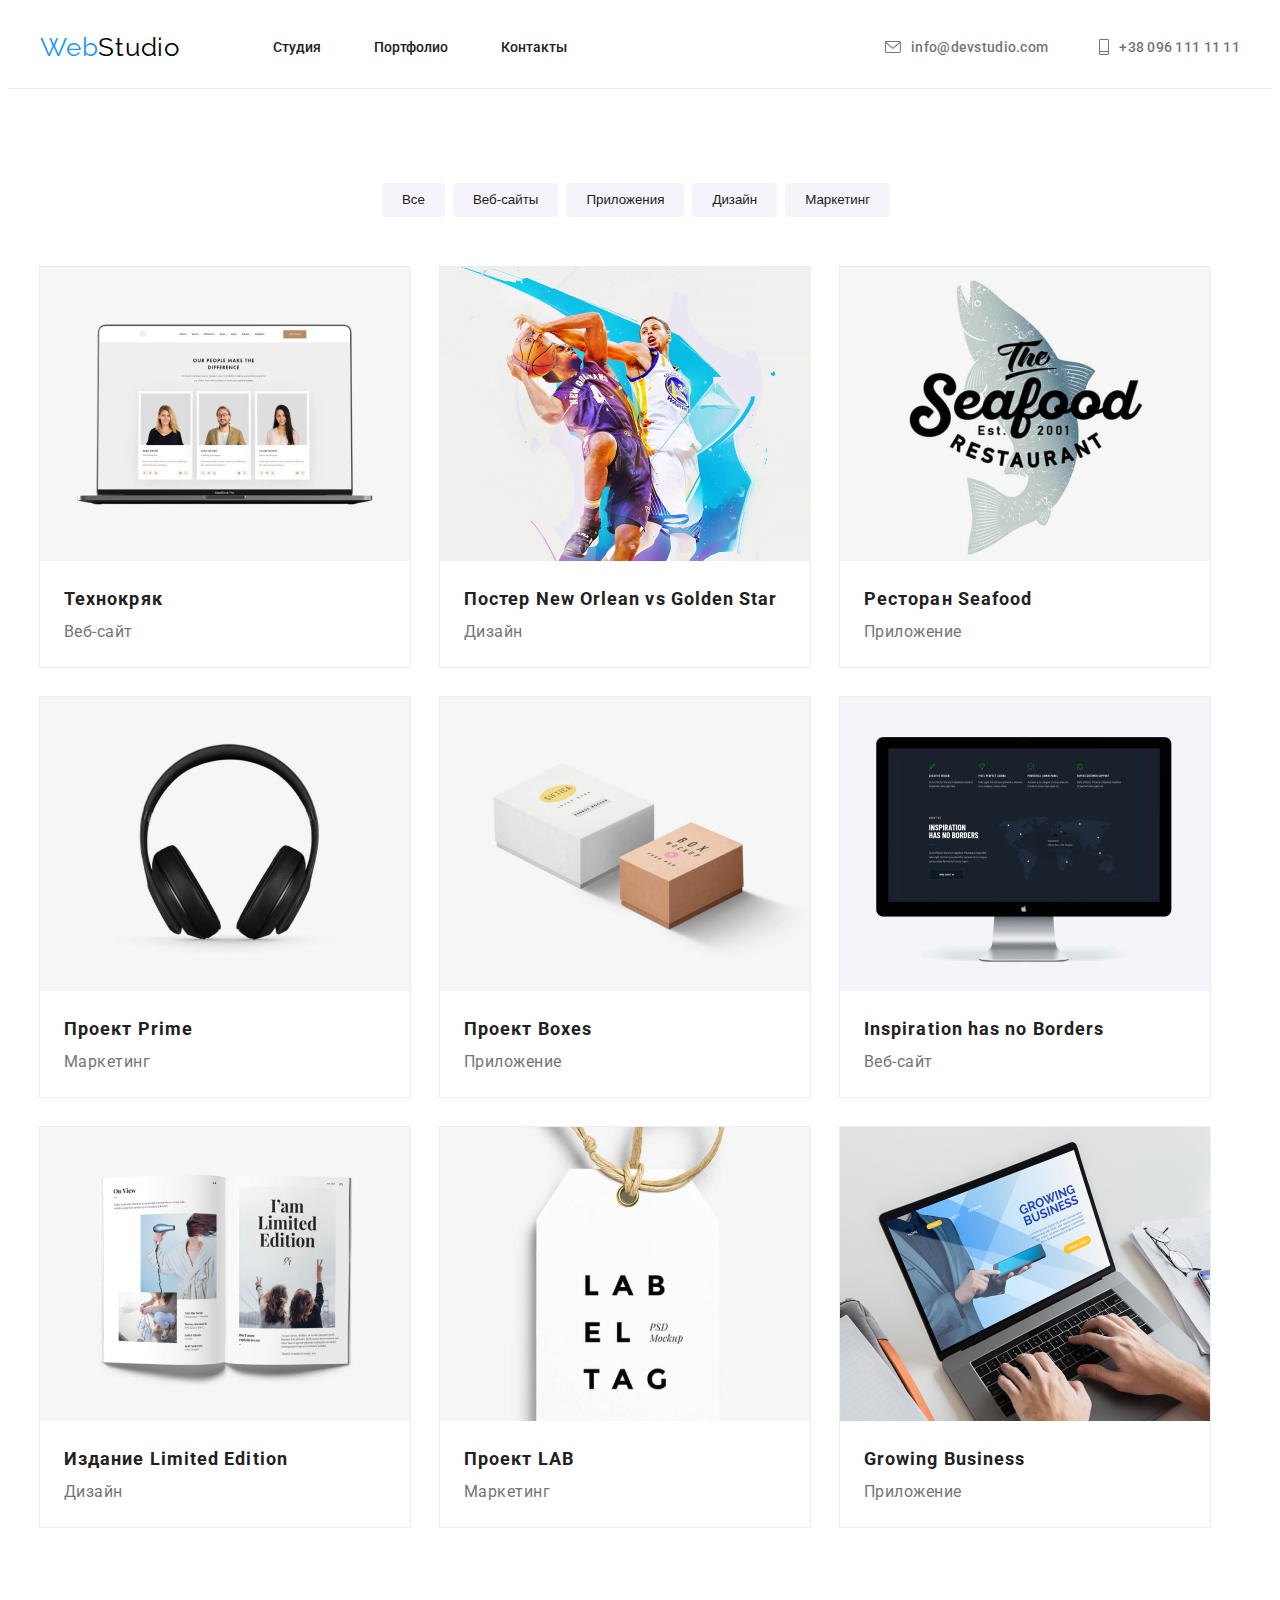
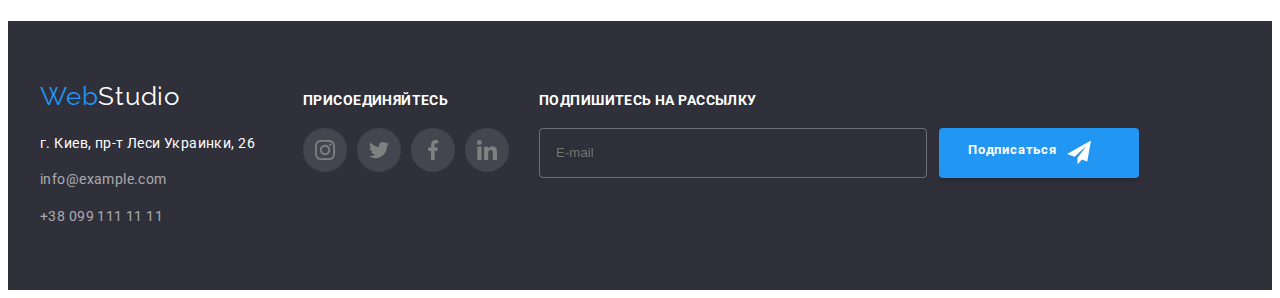
==== portfolio.html @ 047ea19a "ДЗ #6 выполнено" ====
<!DOCTYPE html>
<html lang="ru">
  <head>
    <meta charset="UTF-8" />
    <meta name="viewport" content="width=device-width, initial-scale=1.0" />
    <title>Document</title>
    <link rel="preconnect" href="https://fonts.gstatic.com" />
    <link rel="preconnect" href="https://fonts.gstatic.com" />
    <link
      href="https://fonts.googleapis.com/css2?family=Oleo+Script&family=Raleway:wght@700&family=Roboto:wght@400;500;700;900&display=swap"
      rel="stylesheet"
    />
    <link href="https://cdnjs.com/libraries/modern-normalize/1.0.0" />
    <link
      rel="stylesheet"
      href="https://cdnjs.cloudflare.com/ajax/libs/modern-normalize/1.0.0/modern-normalize.min.css"
      integrity="sha512-ISS7cAi1PEhQ8jnbJpJZMd29NlhNj4AWYyLOSp2CE/CsHxTCu+r+t0D2yoJudVrd0/8fTVPUVDzY5Tvli75u/g=="
      crossorigin="anonymous"
    />
    <link rel="stylesheet" href="./CSS/styles.css" />
  </head>

  <body>
    <!-- Шапка сайта -->

    <header class="header">
      <div class="container">
        <nav class="navigation">
          <a class="logotype-link link" href="./index.html">Web<span class="logotype-accent">Studio</span> </a>
          <!-- <a class="logotype-link link" href="./">
            <svg class="logotype-svg" width="145" height="31">
              <use href="./images/icons/sprite.svg#icon-WebStudio"></use>
            </svg>
          </a> -->

          <ul class="navigation-list list">
            <li class="navigation-list-item"><a href="./index.html" class="navigation-list-link link">Студия</a></li>
            <li class="navigation-list-item">
              <a href="./portfolio.html" class="navigation-list-link link">Портфолио</a>
            </li>
            <li class="navigation-list-item"><a href="#footer" class="navigation-list-link link">Контакты</a></li>
          </ul>
        </nav>

        <ul class="contacts-list list">
          <li class="contacts-list-item">
            <a class="link" href="mailto:info@devstudio.com">
              <svg class="contacts-list-icon" width="16" height="12">
                <use class="link" href="./images/icons/sprite.svg#icon-mail"></use>
              </svg>
              info@devstudio.com
            </a>
          </li>

          <li class="contacts-list-item">
            <a class="link" href="tel:+380961111111">
              <svg class="contacts-list-icon" width="10" height="16">
                <use class="link" href="./images/icons/sprite.svg#icon-tel"></use>
              </svg>
              +38 096 111 11 11</a
            >
          </li>
        </ul>
      </div>
    </header>

    <main>
      <!-- Герой -->

      <section class="section-padding">
        <div class="container">
          <ul class="hero-button-portfolio list">
            <li><button class="link">Все</button></li>
            <li><button class="link">Веб-сайты</button></li>
            <li><button class="link">Приложения</button></li>
            <li><button class="link">Дизайн</button></li>
            <li><button class="link">Маркетинг</button></li>
          </ul>

          <!-- Портфолио -->

          <ul class="portfolio-list list">
            <li class="portfolio-list-item">
              <a class="portfolio-item-link link" href="">
                <div class="portfolio-item-wrap">
                  <img class="portfolio-list-img" src="./images/img(7).jpg" alt="" width="370" height="294" />
                  <div class="portfolio-list-content">
                    <p>
                      Технокряк это современная площадка распространения коронавируса. Компании используют эту платформу
                      для цифрового шпионажа и атак на защищённые сервера конкурентов.
                    </p>
                  </div>
                </div>
                <div class="portfolio-list-container">
                  <h3 class="portfolio-list-name">Технокряк</h3>
                  <p class="portfolio-item-description">Веб-сайт</p>
                </div>
              </a>
            </li>

            <li class="portfolio-list-item">
              <a class="portfolio-item-link link" href="">
                <div class="portfolio-item-wrap">
                  <img class="portfolio-list-img" src="./images/img(8).jpg" alt="" width="370" height="294" />
                  <div class="portfolio-list-content">
                    <p>
                      Технокряк это современная площадка распространения коронавируса. Компании используют эту платформу
                      для цифрового шпионажа и атак на защищённые сервера конкурентов.
                    </p>
                  </div>
                </div>
                <div class="portfolio-list-container">
                  <h3 class="portfolio-list-name">Постер New Orlean vs Golden Star</h3>
                  <p class="portfolio-item-description">Дизайн</p>
                </div>
              </a>
            </li>

            <li class="portfolio-list-item">
              <a class="portfolio-item-link link" href="">
                <div class="portfolio-item-wrap">
                  <img class="portfolio-list-img" src="./images/img(9).jpg" alt="" width="370" height="294" />
                  <div class="portfolio-list-content">
                    <p>
                      Технокряк это современная площадка распространения коронавируса. Компании используют эту платформу
                      для цифрового шпионажа и атак на защищённые сервера конкурентов.
                    </p>
                  </div>
                </div>
                <div class="portfolio-list-container">
                  <h3 class="portfolio-list-name">Ресторан Seafood</h3>
                  <p class="portfolio-item-description">Приложение</p>
                </div>
              </a>
            </li>

            <li class="portfolio-list-item">
              <a class="portfolio-item-link link" href="">
                <div class="portfolio-item-wrap">
                  <img class="portfolio-list-img" src="./images/img(10).jpg" alt="" width="370" height="294" />
                  <div class="portfolio-list-content">
                    <p>
                      Технокряк это современная площадка распространения коронавируса. Компании используют эту платформу
                      для цифрового шпионажа и атак на защищённые сервера конкурентов.
                    </p>
                  </div>
                </div>
                <div class="portfolio-list-container">
                  <h3 class="portfolio-list-name">Проект Prime</h3>
                  <p class="portfolio-item-description">Маркетинг</p>
                </div>
              </a>
            </li>

            <li class="portfolio-list-item">
              <a class="portfolio-item-link link" href="">
                <div class="portfolio-item-wrap">
                  <img class="portfolio-list-img" src="./images/img(11).jpg" alt="" width="370" height="294" />
                  <div class="portfolio-list-content">
                    <p>
                      Технокряк это современная площадка распространения коронавируса. Компании используют эту платформу
                      для цифрового шпионажа и атак на защищённые сервера конкурентов.
                    </p>
                  </div>
                </div>
                <div class="portfolio-list-container">
                  <h3 class="portfolio-list-name">Проект Boxes</h3>
                  <p class="portfolio-item-description">Приложение</p>
                </div>
              </a>
            </li>

            <li class="portfolio-list-item">
              <a class="portfolio-item-link link" href="">
                <div class="portfolio-item-wrap">
                  <img class="portfolio-list-img" src="./images/img(12).jpg" alt="" width="370" height="294" />
                  <div class="portfolio-list-content">
                    <p>
                      Технокряк это современная площадка распространения коронавируса. Компании используют эту платформу
                      для цифрового шпионажа и атак на защищённые сервера конкурентов.
                    </p>
                  </div>
                </div>
                <div class="portfolio-list-container">
                  <h3 class="portfolio-list-name">Inspiration has no Borders</h3>
                  <p class="portfolio-item-description">Веб-сайт</p>
                </div>
              </a>
            </li>

            <li class="portfolio-list-item">
              <a class="portfolio-item-link link" href="">
                <div class="portfolio-item-wrap">
                  <img class="portfolio-list-img" src="./images/img(13).jpg" alt="" width="370" height="294" />
                  <div class="portfolio-list-content">
                    <p>
                      Технокряк это современная площадка распространения коронавируса. Компании используют эту платформу
                      для цифрового шпионажа и атак на защищённые сервера конкурентов.
                    </p>
                  </div>
                </div>
                <div class="portfolio-list-container">
                  <h3 class="portfolio-list-name">Издание Limited Edition</h3>
                  <p class="portfolio-item-description">Дизайн</p>
                </div>
              </a>
            </li>

            <li class="portfolio-list-item">
              <a class="portfolio-item-link link" href="">
                <div class="portfolio-item-wrap">
                  <img class="portfolio-list-img" src="./images/img(14).jpg" alt="" width="370" height="294" />
                  <div class="portfolio-list-content">
                    <p>
                      Технокряк это современная площадка распространения коронавируса. Компании используют эту платформу
                      для цифрового шпионажа и атак на защищённые сервера конкурентов.
                    </p>
                  </div>
                </div>
                <div class="portfolio-list-container">
                  <h3 class="portfolio-list-name">Проект LAB</h3>
                  <p class="portfolio-item-description">Маркетинг</p>
                </div>
              </a>
            </li>

            <li class="portfolio-list-item">
              <a class="portfolio-item-link link" href="">
                <div class="portfolio-item-wrap">
                  <img class="portfolio-list-img" src="./images/img(15).jpg" alt="" width="370" height="294" />
                  <div class="portfolio-list-content">
                    <p>
                      Технокряк это современная площадка распространения коронавируса. Компании используют эту платформу
                      для цифрового шпионажа и атак на защищённые сервера конкурентов.
                    </p>
                  </div>
                </div>
                <div class="portfolio-list-container">
                  <h3 class="portfolio-list-name">Growing Business</h3>
                  <p class="portfolio-item-description">Приложение</p>
                </div>
              </a>
            </li>
          </ul>
        </div>
      </section>
    </main>

    <!-- Футер -->

    <footer class="footer" id="footer">
      <div class="container">
        <section class="footer-address-container">
          <a class="logotype-link link" href="./index.html">Web<span class="logo-footer-accent">Studio</span> </a>
          <address class="footer-address-list">
            <ul class="footer-address-list list">
              <li class="footer-address-item">
                <a class="footer-address link" href="https://goo.gl/maps/FvVBDCfvgTaoDqRA9" target="_blank"
                  >г. Киев, пр-т Леси Украинки, 26</a
                >
              </li>
              <li class="footer-address-item">
                <a class="footer-contacts" href="mailto:info@example.com">info@example.com</a>
                <br />
              </li>
              <li class="footer-address-item">
                <a class="footer-contacts" href="tel:+380991111111">+38 099 111 11 11</a>
              </li>
            </ul>
          </address>
        </section>

        <section class="social-list-footer">
          <h2 class="social-list-footer-title">Присоединяйтесь</h2>
          <ul class="social-list list">
            <li class="social-list-item">
              <a href="" class="social-list-link link">
                <svg class="social-list-icon">
                  <use href="./images/icons/sprite.svg#icon-instagram"></use>
                </svg>
              </a>
            </li>
            <li class="social-list-item">
              <a href="" class="social-list-link link">
                <svg class="social-list-icon">
                  <use href="./images/icons/sprite.svg#icon-twitter"></use>
                </svg>
              </a>
            </li>
            <li class="social-list-item">
              <a href="" class="social-list-link link">
                <svg class="social-list-icon">
                  <use href="./images/icons/sprite.svg#icon-facebook"></use>
                </svg>
              </a>
            </li>
            <li class="social-list-item">
              <a href="" class="social-list-link link">
                <svg class="social-list-icon">
                  <use href="./images/icons/sprite.svg#icon-linkedin"></use>
                </svg>
              </a>
            </li>
          </ul>
        </section>

        <section class="subscribition-form-section">
          <h2 class="social-list-footer-title">Подпишитесь на рассылку</h2>
          <form action="#" class="subscribition-form">
            <input
              type="email"
              name="user-email"
              class="subscribition-form-input"
              autocomplete="off"
              placeholder="E-mail"
              required
            />
            <button class="subscribition-button" data-modal-open type="submit">
              Подписаться
              <svg class="subscribition-form-icon" width="24" height="24">
                <use href="./images/icons/sprite2.svg#icon-send"></use>
              </svg>
            </button>
          </form>
        </section>
      </div>
    </footer>
  </body>
</html>
---- CSS/styles.css ----
html {
  box-sizing: border-box;
}

/* *,
* ::before,
* ::after {
  text-decoration: none;
  list-style: none;
  box-sizing: inherit;
} */

/* *,
* :hover,
* :focus {
  transition: all 250ms;
  --timing-function: cubic-bezier(0.4, 0, 0.2, 1);
} */

:root {
  --title-font: 'Roboto', sans-serif;
  --text-font: 'Roboto', sans-serif;
  --accent-color: rgb(33, 150, 243);
  --timing-function: cubic-bezier(0.4, 0, 0.2, 1);
}

body {
  font-family: var(--text-font);
  color: #212121;
}

h1,
h2,
h3,
h4,
h5,
h6,
p {
  margin: 0;
}

ul,
ol {
  padding: 0;
  margin: 0;
}

img {
  display: block;
}

.link {
  text-decoration: none;
  color: inherit;
}

.list {
  list-style: none;
}

.logotype-svg {
  width: 145px;
  height: 31px;
  margin-right: 93px;
}

.address {
  font-style: normal;
}

.container {
  width: 1200px;
  padding: 0 15px;
  margin: 0 auto;
}

.section-padding {
  padding-top: 94px;
  padding-bottom: 94px;
}

.visually-hidden {
  position: absolute !important;
  clip: rect(1px 1px 1px 1px); /* IE6, IE7 */
  clip: rect(1px, 1px, 1px, 1px);
  padding: 0 !important;
  border: 0 !important;
  height: 1px !important;
  width: 1px !important;
  overflow: hidden;
}

/* ===================== COMPONENTS ===================== */

.img {
  display: block;
  max-width: 100%;
  height: auto;
}

.section-title {
  font-size: 36px;
  line-height: 1.167;
  text-align: center;
  letter-spacing: 0.03em;
  padding-bottom: 50px;
}

.backdrop {
  position: fixed;
  top: 0;
  left: 0;
  width: 100%;
  height: 100%;
  background-color: rgba(0, 0, 0, 0.2);
  opacity: 1;
  visibility: visible;
  pointer-events: auto;
  transition: all 500ms linear;
}

.is-hidden {
  opacity: 0;
  visibility: hidden;
  pointer-events: none;
}

/* .backdrop.is-hidden {
  opacity: 0;
  visibility: hidden;
  pointer-events: none;
  transition: all 500ms linear 500ms;
}
.backdrop.is-hidden .modal {
  transform: translate(-50%, -50%) scale(0);
  transition: all 500ms linear 0ms;
} */

.modal {
  position: absolute;
  top: 50%;
  left: 50%;
  transform: translate(-50%, -50%) scale(1);
  width: 528px;
  height: 581px;
  background-color: #fff;
  transition: all 500ms linear 500ms;
}

/* .modal-form-close-icon {
} */

.close-btn {
  position: absolute;
  top: 8px;
  right: 8px;
  width: 30px;
  height: 30px;
  background-color: #fff;
  border: 1px solid rgba(0, 0, 0, 0.1);
  border-radius: 50%;
  cursor: pointer;
}
.modal-form {
  display: flex;
  flex-direction: column;
  padding: 40px;
}

.modal-form-field {
  font-size: 12px;
  line-height: 1.167;
  letter-spacing: 0.01em;
  color: #757575;
}

.modal-form-field:not(:last-child) {
  margin-bottom: 10px;
}

.modal-form-title {
  font-weight: bold;
  font-size: 20px;
  text-align: center;
  letter-spacing: 0.03em;
  padding-bottom: 12px;
}

.modal-form-input-wrapper {
  position: relative;
  display: block;
  margin-top: 4px;
}

.modal-form-input {
  display: block;
  width: 100%;
  height: 40px;
  font-size: 14px;
  line-height: 1.143;
  letter-spacing: 0.01em;
  border: 1px solid rgba(33, 33, 33, 0.2);
  border-radius: 4px;
  padding-left: 42px;
  transition: border-color 250ms linear;
}

.modal-form-input:focus,
.modal-form-message:focus {
  outline: none;
  border-color: var(--accent-color);
  transition: all 250ms;
  --timing-function: cubic-bezier(0.4, 0, 0.2, 1);
}

.modal-form-icon {
  position: absolute;
  left: 12px;
  top: 50%;
  transform: translateY(-50%);
  display: block;
  transition: background-color 250ms linear;
}

.modal-form-input:focus + .modal-form-icon {
  background-color: var(--accent-color);
}

.modal-form-message {
  display: block;
  width: 100%;
  height: 120px;
  font-size: 12px;
  line-height: 1.167;
  letter-spacing: 0.01em;
  border: 1px solid rgba(33, 33, 33, 0.2);
  border-radius: 4px;
  margin-top: 4px;
  resize: none;
  padding: 12px 16px;
  transition: border-color 250ms linear;
}

.modal-form-message::placeholder {
  color: rgba(117, 117, 117, 0.5);
}

.modal-form-policy-label {
  font-size: 14px;
  line-height: 1.714;
  letter-spacing: 0.03em;
  color: #757575;
  margin-bottom: 30px;
}

.modal-form-policy-label::before {
  display: inline-block;
  content: '';
  width: 16px;
  height: 16px;
  outline: 1px solid #212121;
  margin-right: 8px;
  vertical-align: middle;
}

.modal-form-policy-check:checked + .modal-form-policy-label::before {
  background-color: var(--accent-color);
  border: 4px solid #ffffff;
}

.modal-form-btn {
  min-width: 200px;
  border: none;
  color: #ffffff;
  background: #2196f3;
  box-shadow: 0px 4px 4px rgba(0, 0, 0, 0.15);
  border-radius: 4px;
  cursor: pointer;
  padding: 10px 32px;
  font-weight: bold;
  line-height: 1.875;
  letter-spacing: 0.06em;
  font-family: inherit;
  transition: all 250ms linear;
}

.modal-form-btn:hover,
.modal-form-btn:focus {
  color: #ffffff;
  background-color: var(--accent-color);
  transition: all 250ms;
  --timing-function: cubic-bezier(0.4, 0, 0.2, 1);
}
/* ===================== END COMPONENTS ===================== */

/* ===================== HEADER ===================== */

.header {
  background: #ffffff;
  margin-left: auto;
  margin-right: auto;
  justify-content: space-between;
  padding-top: 24px;
  padding-bottom: 25px;
  border-bottom: 1px solid rgba(236, 236, 236, 1);
}

.header .container {
  display: flex;
  align-items: center;
  justify-content: space-between;
}

.logotype-link {
  font-family: Raleway;
  font-size: 26px;
  line-height: 1.192;
  letter-spacing: 0.03em;
  color: #2196f3;
  margin-right: 93px;
}

.logotype-accent {
  color: black;
}

.navigation {
  display: flex;
  align-items: center;
}

.navigation-list {
  font-size: 14px;
  font-weight: 500;
  line-height: 1.143;
  display: flex;
  position: relative;
}

.navigation-list-item {
  position: relative;
}

.navigation-list-item:not(:last-child) {
  margin-right: 53px;
}

.navigation-list-item {
  position: relative;
}

.navigation-list-item::after {
  content: '';
  display: none;
  width: 100%;
  background-color: #2196f3;
  position: absolute;
  left: 0px;
  bottom: -32px;
  height: 2.75px;
  background: #2196f3;
  border-radius: 2px;
}

.navigation-list-item:hover::after,
.navigation-list-item:focus::after {
  display: block;
  transition: all 250ms;
  --timing-function: cubic-bezier(0.4, 0, 0.2, 1);
}

.navigation .link:hover,
.navigation .link:focus {
  color: rgb(33, 150, 243);
  transition: all 250ms;
  --timing-function: cubic-bezier(0.4, 0, 0.2, 1);
}

.contacts-list {
  font-weight: 500;
  font-size: 14px;
  line-height: 1.143;
  letter-spacing: 0.02em;
  display: flex;
  color: rgba(117, 117, 117, 1);
}

.contacts-list-item .link {
  display: flex;
  align-items: center;
}

.contacts-list-item:not(:last-child) {
  margin-right: 51px;
  margin-left: auto;
}
.contacts-list .link:hover,
.contacts-list .link:focus {
  color: #2196f3;
  transition: all 250ms;
  --timing-function: cubic-bezier(0.4, 0, 0.2, 1);
}

.contacts-list-icon {
  fill: currentColor;
  margin-right: 10px;
}

/* ===================== END HEADER ===================== */

/* ===================== HERO ===================== */

.hero {
  background: #2f303a;
  padding-top: 200px;
  padding-bottom: 200px;
  background-image: linear-gradient(rgba(47, 48, 58, 0.4), rgba(47, 48, 58, 0.4)), url(../images/hero/Img.jpg);
  background-repeat: no-repeat;
  background-size: cover;
}

.hero-main-page {
  max-width: 696px;
  margin: 0 auto;
  text-align: center;
}

.hero-title {
  font-family: Roboto;
  font-style: normal;
  font-weight: 900;
  font-size: 44px;
  line-height: 1.364;
  text-align: center;
  letter-spacing: 0.06em;
  text-transform: uppercase;
  color: #ffffff;
  margin-bottom: 45px;
}

.hero-button-background {
  min-width: 200px;
  border: none;
  color: #ffffff;
  background: #2196f3;
  box-shadow: 0px 4px 4px rgba(0, 0, 0, 0.15);
  border-radius: 4px;
  cursor: pointer;
  padding: 10px 32px;
  font-weight: bold;
  line-height: 1.875;
  letter-spacing: 0.06em;
  font-family: inherit;
  transition: all 250ms linear;
}

/* ===================== END HERO ===================== */

/* =====================  ADVANTAGES ===================== */

.advantages {
  padding-top: 94px;
}

.advantages-list {
  display: flex;
  flex-wrap: wrap;
  margin-left: -30px;
  margin-top: -30px;
}

.advantages-list-item {
  margin-left: 30px;
  margin-top: 30px;
  flex-basis: calc(100% / 4 - 30px);
}

.advantages-list-item::before {
  content: '';
  display: block;
  width: 100%;
  height: 120px;
  background-image: url(../images/icons/for-sprite/Group.svg);
  background-repeat: no-repeat;
  background-position: center;
  background-color: #f5f4fa;
  margin-bottom: 30px;
  border-radius: 4px;
}

.advantages-list-item:nth-child(2):before {
  background-image: url(../images/icons/for-sprite/clock.svg);
}

.advantages-list-item:nth-child(3):before {
  background-image: url(../images/icons/for-sprite/diagram.svg);
}

.advantages-list-item:nth-child(4):before {
  background-image: url(../images/icons/for-sprite/astronaut.svg);
}

.advantages-list-name {
  font-size: 14px;
  letter-spacing: 0.03em;
  text-transform: uppercase;
  display: flex;
}

.advantages-list-name:not(:last-child) {
  margin-bottom: 20px;
}

.advantages-list:not(:last-child) {
  padding-right: 30px;
}

.advantages-item-description {
  font-size: 14px;
  line-height: 1.714;
  letter-spacing: 0.03em;
  color: #757575;
}

/* ===================== END ADVANTAGES ===================== */

/* ===================== WHAT WE ARE DOING ===================== */

.what-are-we-doing-list {
  display: flex;
}

.what-are-we-doing-item {
  position: relative;
}

.what-are-we-doing-item:not(:last-child) {
  margin-right: 30px;
}
.what-we-are-doing-description {
  font-size: 14px;
  font-weight: bold;
  line-height: 16px;
  /* letter-spacing: 0.03em; */
  text-transform: uppercase;
  display: flex;
  text-align: center;
  padding: 27px 85px;
  width: 100%;
  background: rgba(47, 48, 58, 0.8);
  color: #ffffff;
  position: absolute;
  bottom: 0%;
  left: 0;
}

/* ===================== END WHAT WE ARE DOING ===================== */

/* ===================== OUR TEAM ===================== */

.our-team {
  background-color: #f5f4fa;
}

.our-team-list {
  display: flex;
  margin: -15px;
}

.our-team-list-item {
  margin: 15px;
  background-color: white;
  box-shadow: 0px 1px 3px rgba(0, 0, 0, 0.12), 0px 1px 1px rgba(0, 0, 0, 0.14), 0px 2px 1px rgba(0, 0, 0, 0.2);
  border-radius: 0px 0px 4px 4px;
}

/* .our-team-list-img {
  margin-bottom: 30px;
} */

.our-team-list-name {
  font-size: 16px;
  line-height: 1.188;
  letter-spacing: 0.03em;
  margin-bottom: 10px;
}

.our-team-list-description {
  font-size: 16px;
  line-height: 1.188;
  text-align: center;
  letter-spacing: 0.03em;
  color: #757575;
  margin-bottom: 30px;
}

.social-list {
  display: flex;
}

.social-list-link {
  display: flex;
  justify-content: center;
  align-items: center;
  width: 44px;
  height: 44px;
  background-color: rgba(255, 255, 255, 0.1);
  border-radius: 50%;
}

.social-list-link:hover,
.social-list-link:focus {
  background-color: #2196f3;
  transition: all 250ms;
  --timing-function: cubic-bezier(0.4, 0, 0.2, 1);
}

.social-list-link:hover .social-list-icon,
.social-list-link:focus .social-list-icon {
  fill: white;
  transition: all 250ms;
  --timing-function: cubic-bezier(0.4, 0, 0.2, 1);
}

.social-list-item:not(:last-child) {
  margin-right: 10px;
}

.social-list-icon {
  width: 20px;
  height: 20px;
  fill: grey;
}

.our-team-content-wrapper {
  padding-top: 30px;
  padding-left: 32px;
  padding-right: 32px;
  padding-bottom: 30px;
  text-align: center;
}

/* ===================== END OUR TEAM ===================== */

/* ===================== REGULAR CUSTOMERS ===================== */

.regular-customers-list {
  display: flex;
  /* margin-left: 30px;
  margin-top: 30px; */
}

.regular-customers-link {
  display: flex;
  justify-content: center;
  align-items: center;
  width: 44px;
  height: 44px;
  border-radius: 50%;
  border: 1px solid rgba(175, 177, 184, 1);
}

.regular-customers-item {
  flex-basis: calc(100% / 6);
  /* border: 1px solid rgba(175, 177, 184, 1);
  border-radius: 4px;
  cursor: pointer;
  padding: 10px 32px;
  display: flex;
  justify-content: center;
  align-items: center;
  color: rgba(175, 177, 184, 1); */
}

.regular-customers-item:not(:first-child) {
  margin-left: 30px;
}

.regular-customers-list-link.link {
  border: 1px solid rgba(175, 177, 184, 1);
  border-radius: 4px;
  cursor: pointer;
  /* padding: 10px 32px; */
  height: 90px;
  display: flex;
  justify-content: center;
  align-items: center;
  color: rgba(175, 177, 184, 1);
}

.regular-customers-list-link:hover,
.regular-customers-list-link:focus {
  border-color: #2196f3;
  transition: all 250ms;
  --timing-function: cubic-bezier(0.4, 0, 0.2, 1);
}

.regular-customers-list-link:hover .regular-customers-icon,
.regular-customers-list-link:focus .regular-customers-icon {
  fill: #2196f3;
  transition: all 250ms;
  --timing-function: cubic-bezier(0.4, 0, 0.2, 1);
}

.regular-customers-icon {
  fill: grey;
}

.regular-customers-list-item::before {
  content: '';
  display: block;
  width: 100%;
  height: 120px;
  background-repeat: no-repeat;
  background-position: center;
  background-color: #f5f4fa;
  margin-bottom: 30px;
}

.regular-customers-list-name {
  font-size: 14px;
  letter-spacing: 0.03em;
  text-transform: uppercase;
  display: flex;
}

.regular-customers-list-name:not(:last-child) {
  margin-bottom: 20px;
}

.regular-customers-list-item {
  padding-right: 30px;
}

.regular-customers-item-description {
  font-size: 14px;
  line-height: 1.714;
  letter-spacing: 0.03em;
  color: #757575;
}
/* ===================== END REGULAR CUSTOMERS ===================== */

/* ===================== FOOTER ===================== */

.footer {
  background: #2f303a;
  padding-top: 60px;
  padding-bottom: 60px;
  display: flex;
  align-items: center;
}

.footer .container {
  display: flex;
  align-items: baseline;
}

.footer-address-container {
  /* width: 270px; */
  width: calc((50%-45px) / 2);
  margin-right: 30px;
}

.logo-footer-accent {
  color: #ffffff;
}
.footer-address-item {
  font-family: Roboto;
  font-style: normal;
  font-weight: normal;
  font-size: 14px;
  line-height: 1.714;
  letter-spacing: 0.03em;
  color: #ffffff;
  text-decoration: none;
}

.footer-address-item:not(:last-child) {
  margin-bottom: 9px;
}

.footer-address-list {
  margin-top: 20px;
}

.footer-address {
  text-decoration: none;
}

.footer-contacts {
  font-style: normal;
  font-size: 14px;
  line-height: 2;
  letter-spacing: 0.03em;
  color: rgba(255, 255, 255, 0.6);
  text-decoration: none;
}

.social-list-footer {
  /* display: flex;
  justify-content: center; */
  width: calc((50%-45px) / 2);
  margin-right: 30px;
}

.social-list-footer-title {
  font-size: 14px;
  line-height: 1.143;
  letter-spacing: 0.03em;
  text-transform: uppercase;
  color: #ffffff;
  padding-bottom: 20px;
}

.footer-contact-form-message {
  display: block;
  width: 100%;
  height: 50px;
  font-size: 16px;
  line-height: 1.25;
  letter-spacing: 0.03em;
  color: rgba(255, 255, 255, 0.6);
  border: 1px solid rgba(33, 33, 33, 0.2);
  border-radius: 4px;
  margin-top: 4px;
  resize: none;
  padding: 12px 16px;
  background-color: none;
  transition: border-color 250ms linear;
  border: 1px solid rgba(255, 255, 255, 0.3);
  box-sizing: border-box;
  filter: drop-shadow(0px 4px 4px rgba(0, 0, 0, 0.15));
  border-radius: 4px;
}

.subscribition-form {
  display: flex;
}

.subscribition-form-section {
  width: 270px;
  width: 50%;
}

.subscribition-form-input {
  width: 100%;
  height: 50px;
  border: 1px solid rgba(255, 255, 255, 0.3);
  box-sizing: border-box;
  filter: drop-shadow(0px 4px 4px rgba(0, 0, 0, 0.15));
  border-radius: 4px;
  background: transparent;
  padding-left: 16px;
  color: #ffffff;
}

.subscribition-form-message::placeholder {
  font-weight: normal;
  font-size: 16px;
  line-height: 1.25;
  display: flex;
  align-items: center;
  letter-spacing: 0.03em;
  color: rgba(255, 255, 255, 0.6);
}

.subscribition-button {
  display: inline-flex;
  min-width: 200px;
  border: none;
  color: #ffffff;
  background: #2196f3;
  box-shadow: 0px 4px 4px rgba(0, 0, 0, 0.15);
  border-radius: 4px;
  cursor: pointer;
  padding-left: 29px;
  padding-top: 10px;
  padding-bottom: 10px;
  font-weight: bold;
  line-height: 1.875;
  letter-spacing: 0.06em;
  font-family: inherit;
  transition: all 250ms linear;
  margin-left: 12px;
  fill: white;
}

.subscribition-form-icon {
  margin-left: 10px;
  transform: translateY(10%);
}

/* =====================END FOOTER ===================== */

/* ===================== PORTFOLIO ===================== */

.hero-button-portfolio {
  display: flex;
  justify-content: center;
  margin-bottom: 50px;
}

.portfolio-list {
  display: flex;
  margin: -15px;
  flex-wrap: wrap;
}

.portfolio-list-item {
  margin: 14px;
  background: #ffffff;
  border: 1px solid #eeeeee;
  box-sizing: border-box;
}

.portfolio-list-item:hover,
.portfolio-list-item:focus {
  box-shadow: 0px 1px 1px rgba(0, 0, 0, 0.12), 0px 4px 4px rgba(0, 0, 0, 0.06), 1px 4px 6px rgba(0, 0, 0, 0.16);
  transition: all 250ms;
  --timing-function: cubic-bezier(0.4, 0, 0.2, 1);
}

.portfolio-item-wrap {
  position: relative;
  overflow: hidden;
}

/* .portfolio-list-img {
  margin-bottom: 30px;
} */

.portfolio-list-content {
  position: absolute;
  top: 0px;
  left: 0px;
  right: 0px;
  bottom: 0px;
  background-color: rgba(33, 150, 243, 0.9);
  padding: 63px 24px;
  font-weight: 400;
  font-size: 18px;
  line-height: 1.556;
  letter-spacing: 0.03em;
  color: rgba(255, 255, 255, 1);
  opacity: 0;
  transform: translateY(100%);
}

.portfolio-item-link:hover .portfolio-list-content,
.portfolio-item-link:focus .portfolio-list-content {
  opacity: 1;
  transform: translateY(0%);
  transition: all 250ms;
  --timing-function: cubic-bezier(0.4, 0, 0.2, 1);
}

.portfolio-list-container {
  padding: 20px 24px 20px 24px;
}

.portfolio-list-name {
  font-size: 18px;
  line-height: 2;
  letter-spacing: 0.06em;
  color: #212121;
}

.portfolio-item-description {
  font-size: 16px;
  line-height: 1.875;
  letter-spacing: 0.03em;
  color: #757575;
}

.hero-button-portfolio .link {
  /* min-width: 128px;
  height: 38px; */
  background: #f5f4fa;
  /* background: #2196f3; */
  border-radius: 4px;
  cursor: pointer;
  margin-right: 8px;
  border: none;
  padding: 6px 20px;
  line-height: 1.62;
  font-weight: 500;
}

.hero-button-portfolio .link:hover,
.hero-button-portfolio .link:focus {
  background-color: var(--accent-color);
  box-shadow: 0px 4px 4px rgba(0, 0, 0, 0.15);
  color: #ffffff;
  transition: all 250ms;
  --timing-function: cubic-bezier(0.4, 0, 0.2, 1);
}
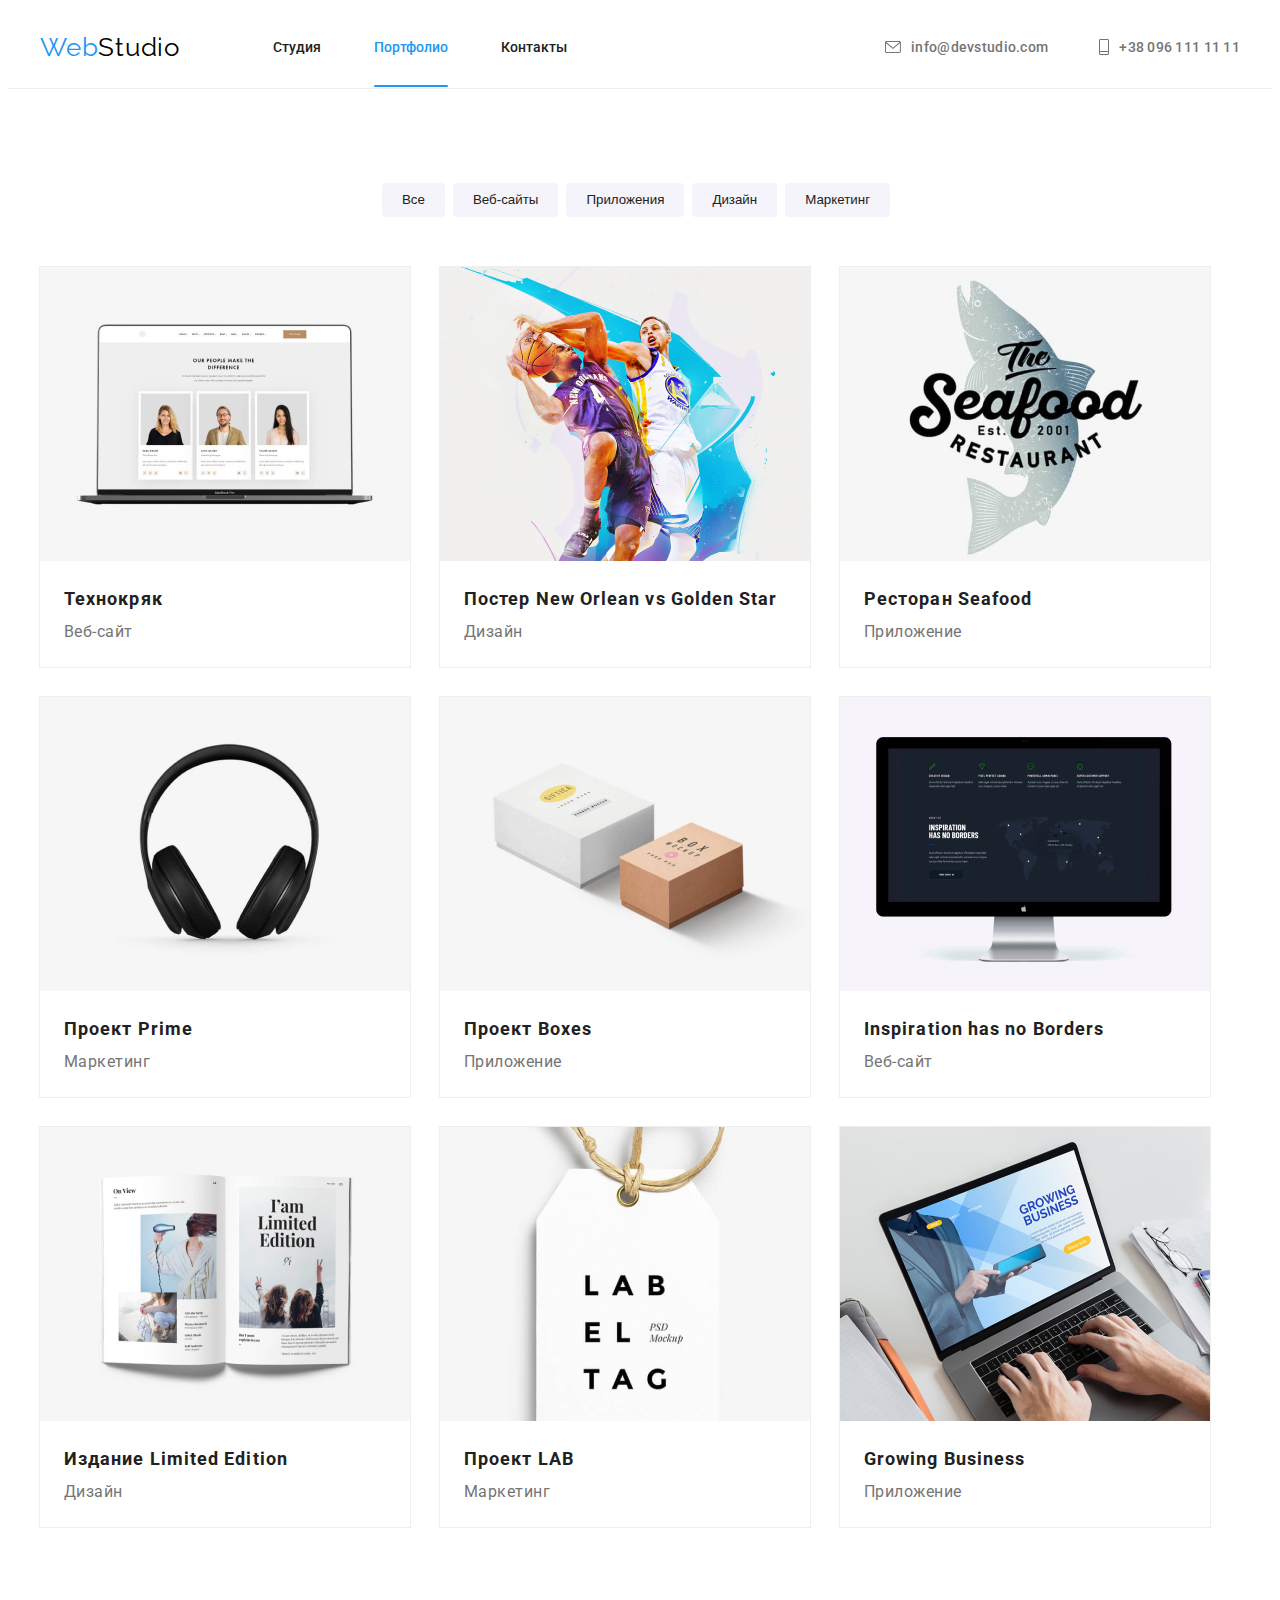
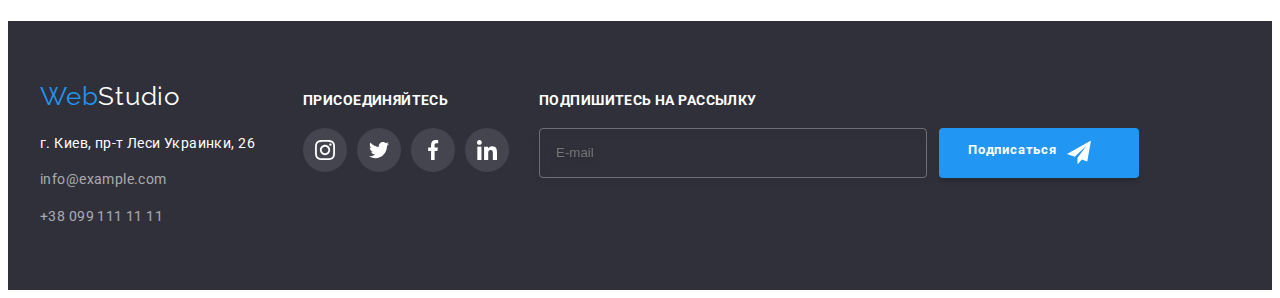
==== commit c1a95105: "ДЗ #6 внесены финальные правки" ====
--- a/portfolio.html
+++ b/portfolio.html
@@ -36,7 +36,7 @@
           <ul class="navigation-list list">
             <li class="navigation-list-item"><a href="./index.html" class="navigation-list-link link">Студия</a></li>
             <li class="navigation-list-item">
-              <a href="./portfolio.html" class="navigation-list-link link">Портфолио</a>
+              <a href="./portfolio.html" class="navigation-list-link currentLink link">Портфолио</a>
             </li>
             <li class="navigation-list-item"><a href="#footer" class="navigation-list-link link">Контакты</a></li>
           </ul>
--- a/CSS/styles.css
+++ b/CSS/styles.css
@@ -147,8 +147,9 @@
   transition: all 500ms linear 500ms;
 }
 
-/* .modal-form-close-icon {
-} */
+.modal-form-close-icon {
+  fill: black;
+}
 
 .close-btn {
   position: absolute;
@@ -161,9 +162,27 @@
   border-radius: 50%;
   cursor: pointer;
 }
+
+.close-btn:hover .modal-form-close-icon,
+.close-btn:focus .modal-form-close-icon {
+  fill: var(--accent-color);
+  outline: none;
+  /* border-color: var(--accent-color); */
+  transition: all 250ms;
+  --timing-function: cubic-bezier(0.4, 0, 0.2, 1);
+}
+
+.modal-form-close-icon:hover,
+.modal-form-close-icon:focus {
+  outline: none;
+  border-color: var(--accent-color);
+  transition: all 250ms;
+  --timing-function: cubic-bezier(0.4, 0, 0.2, 1);
+}
+
 .modal-form {
-  display: flex;
-  flex-direction: column;
+  /* display: flex;
+  flex-direction: column; */
   padding: 40px;
 }
 
@@ -172,6 +191,7 @@
   line-height: 1.167;
   letter-spacing: 0.01em;
   color: #757575;
+  cursor: pointer;
 }
 
 .modal-form-field:not(:last-child) {
@@ -184,12 +204,14 @@
   text-align: center;
   letter-spacing: 0.03em;
   padding-bottom: 12px;
+  display: inline-block;
 }
 
 .modal-form-input-wrapper {
   position: relative;
   display: block;
   margin-top: 4px;
+  margin-bottom: 8px;
 }
 
 .modal-form-input {
@@ -203,6 +225,7 @@
   border-radius: 4px;
   padding-left: 42px;
   transition: border-color 250ms linear;
+  cursor: pointer;
 }
 
 .modal-form-input:focus,
@@ -223,7 +246,7 @@
 }
 
 .modal-form-input:focus + .modal-form-icon {
-  background-color: var(--accent-color);
+  fill: var(--accent-color);
 }
 
 .modal-form-message {
@@ -250,26 +273,34 @@
   line-height: 1.714;
   letter-spacing: 0.03em;
   color: #757575;
-  margin-bottom: 30px;
+  margin-top: 30px;
+  display: inline-block;
 }
 
 .modal-form-policy-label::before {
   display: inline-block;
   content: '';
   width: 16px;
-  height: 16px;
+  height: 15px;
   outline: 1px solid #212121;
   margin-right: 8px;
   vertical-align: middle;
+  border-radius: 2px;
 }
 
 .modal-form-policy-check:checked + .modal-form-policy-label::before {
+  outline: 0px solid var(--accent-color);
   background-color: var(--accent-color);
-  border: 4px solid #ffffff;
+  background-image: url(../images/checked.svg);
+  background-repeat: no-repeat;
+  background-position: center;
+  border-radius: 2px;
 }
 
 .modal-form-btn {
   min-width: 200px;
+  margin: 30px auto 0;
+  display: block;
   border: none;
   color: #ffffff;
   background: #2196f3;
@@ -345,13 +376,13 @@
   margin-right: 53px;
 }
 
-.navigation-list-item {
+.navigation-list-link {
   position: relative;
 }
 
-.navigation-list-item::after {
+.currentLink::after {
   content: '';
-  display: none;
+  display: block;
   width: 100%;
   background-color: #2196f3;
   position: absolute;
@@ -367,6 +398,10 @@
   display: block;
   transition: all 250ms;
   --timing-function: cubic-bezier(0.4, 0, 0.2, 1);
+}
+
+.currentLink {
+  color: #2196f3;
 }
 
 .navigation .link:hover,
@@ -629,7 +664,7 @@
 .social-list-icon {
   width: 20px;
   height: 20px;
-  fill: grey;
+  fill: white;
 }
 
 .our-team-content-wrapper {
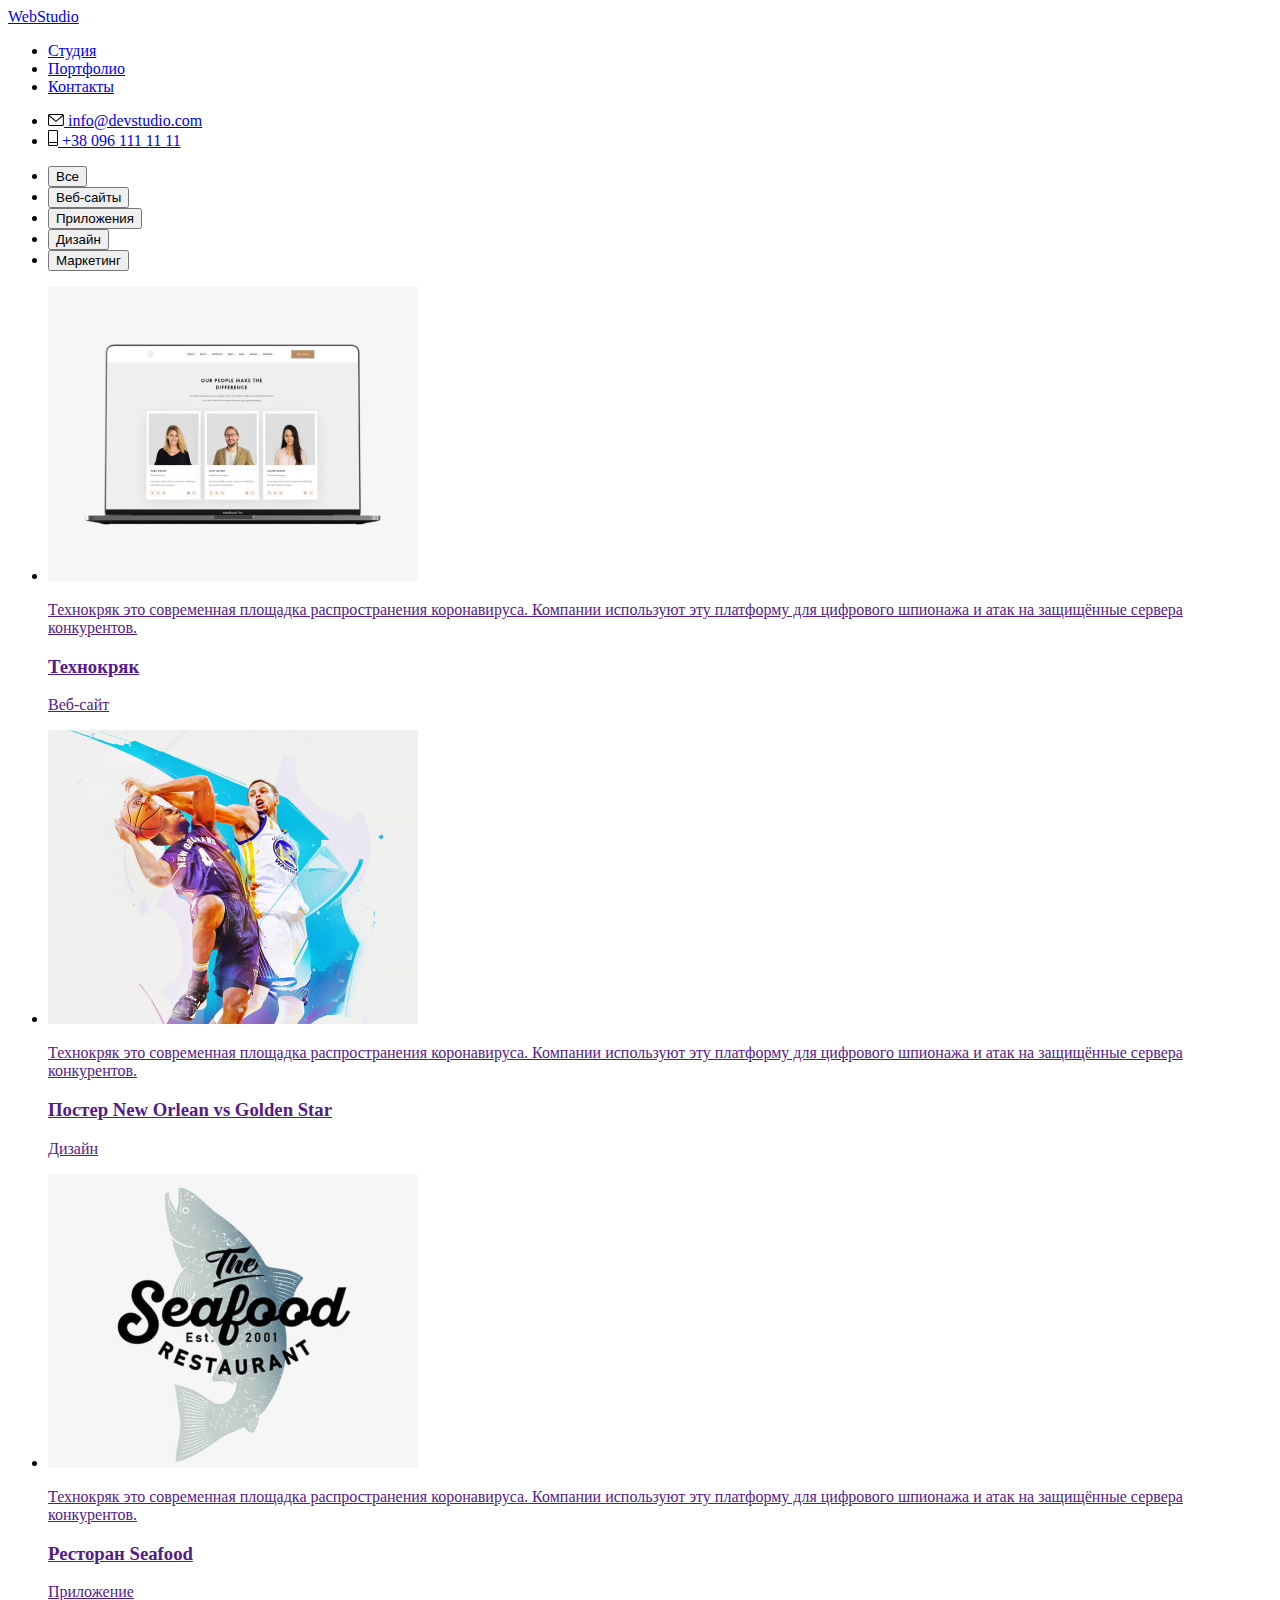
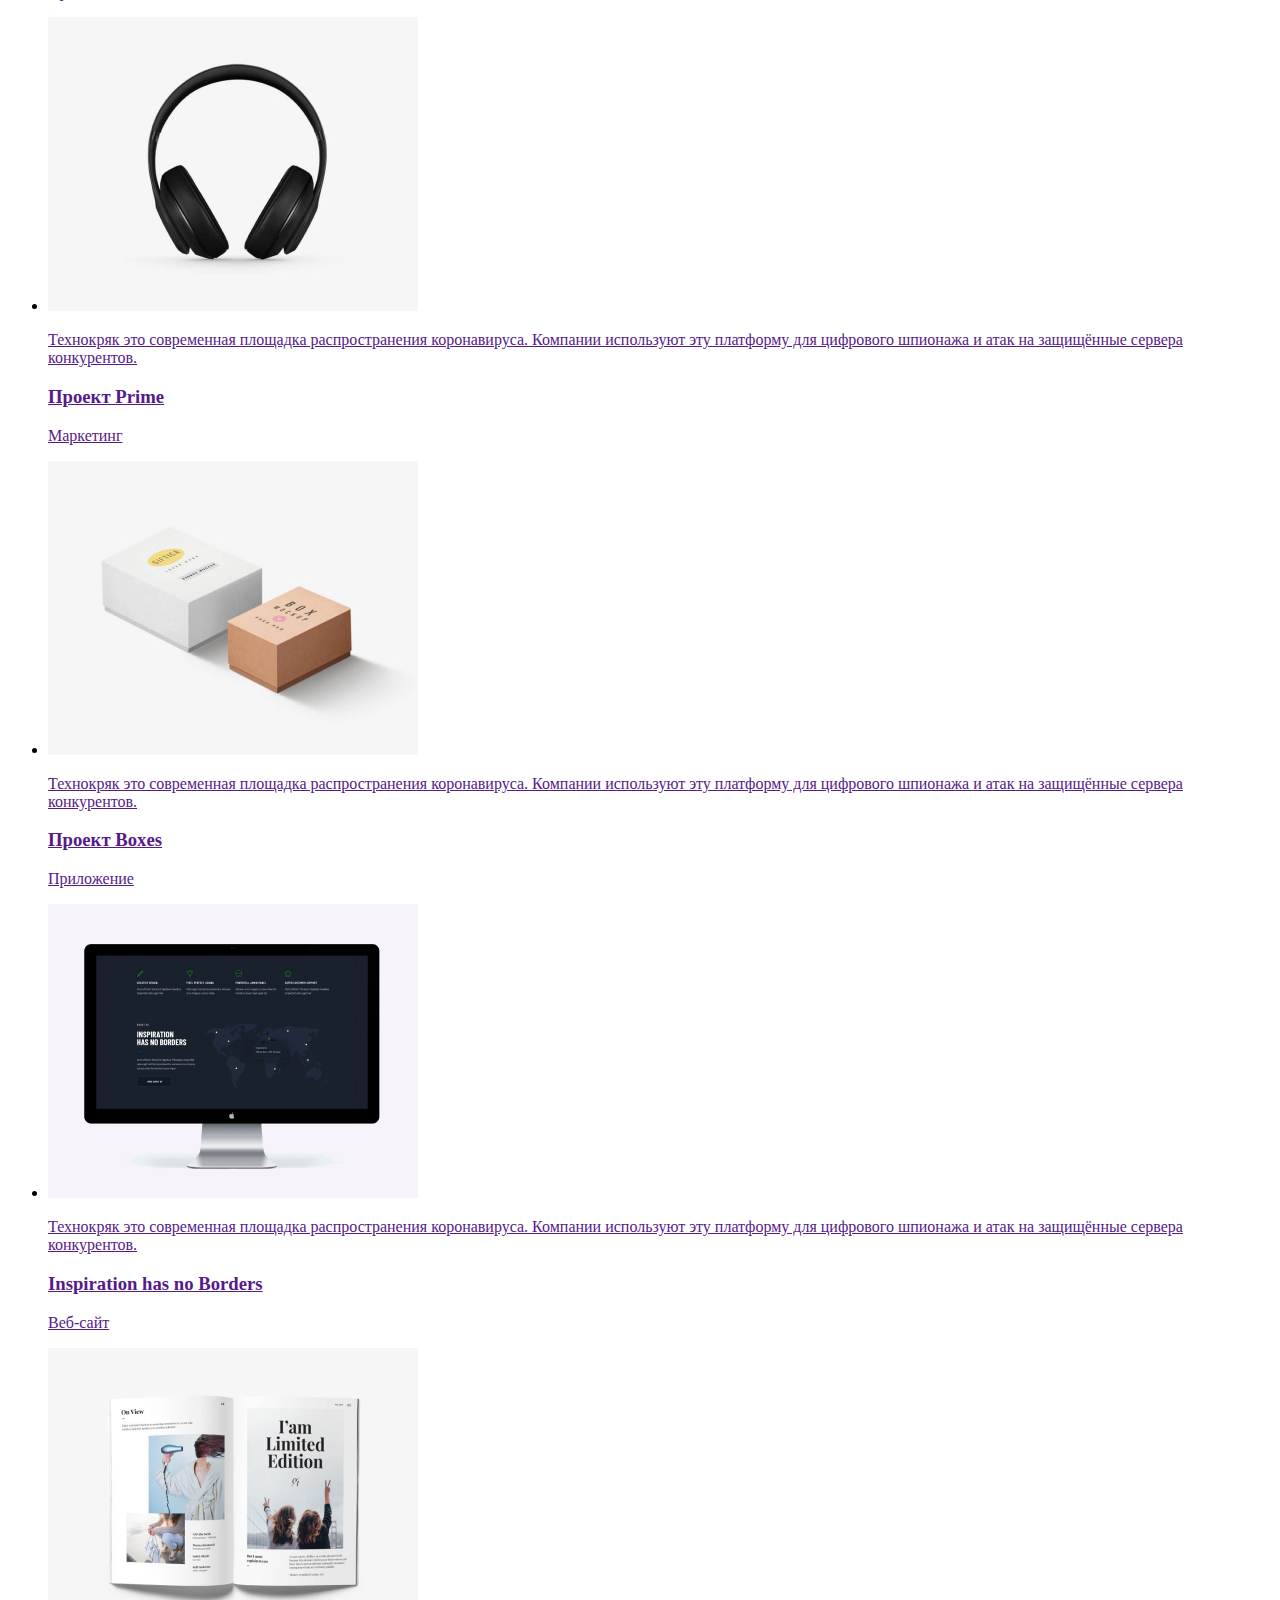
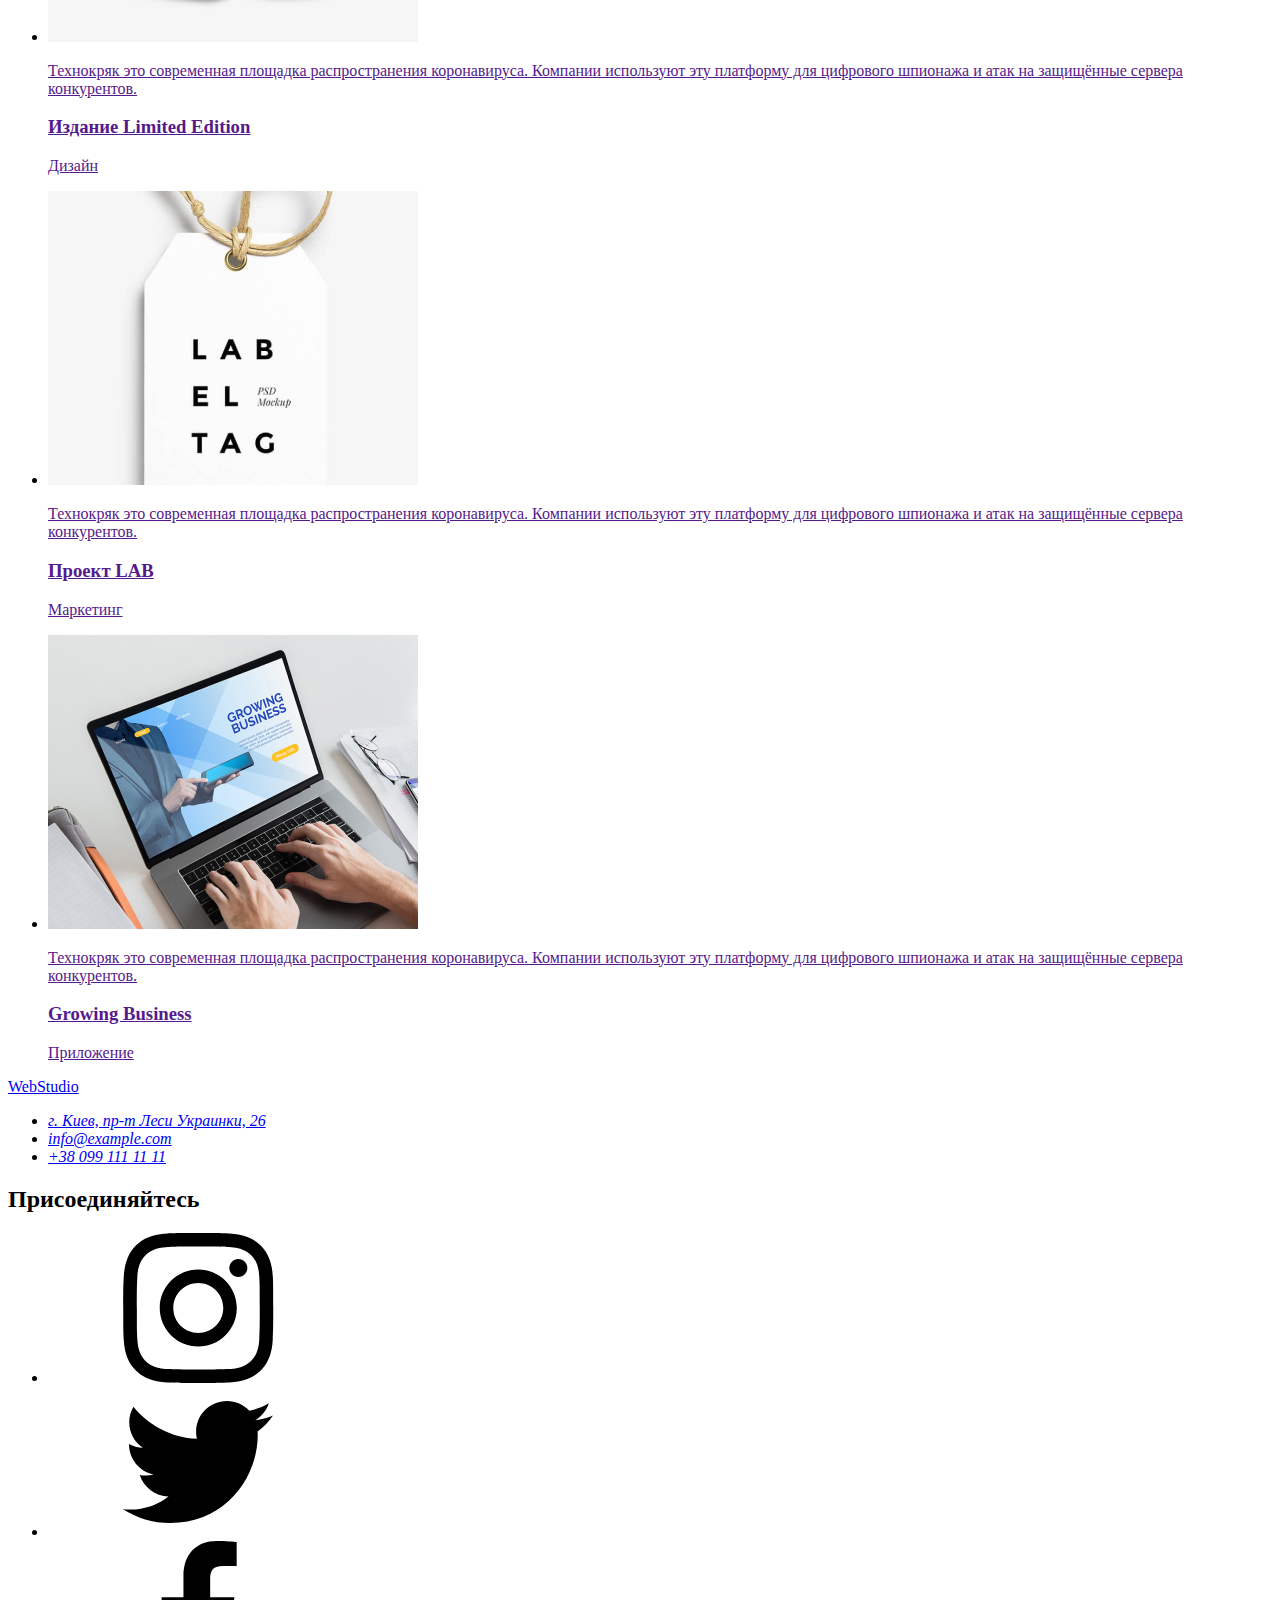
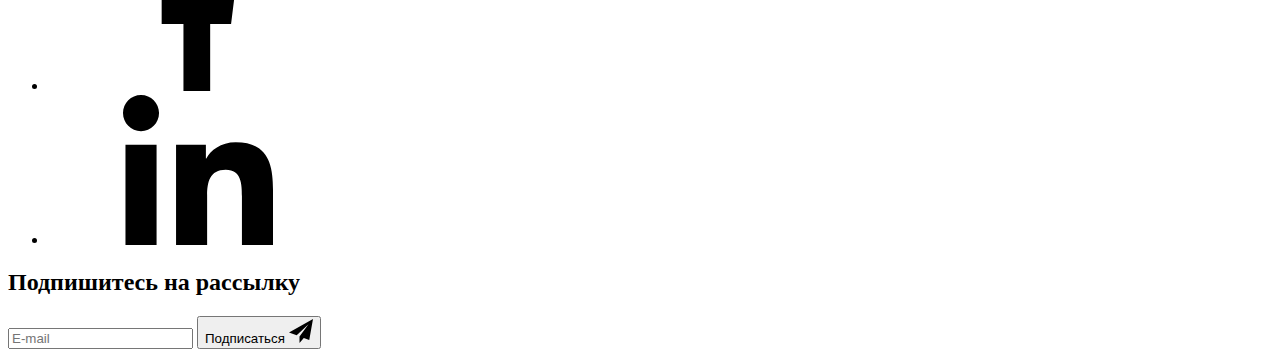
==== commit 1c4aa508: "ДЗ #6 внесены правки по соц.листу" ====
--- a/portfolio.html
+++ b/portfolio.html
@@ -17,7 +17,7 @@
       integrity="sha512-ISS7cAi1PEhQ8jnbJpJZMd29NlhNj4AWYyLOSp2CE/CsHxTCu+r+t0D2yoJudVrd0/8fTVPUVDzY5Tvli75u/g=="
       crossorigin="anonymous"
     />
-    <link rel="stylesheet" href="./CSS/styles.css" />
+    <link rel="stylesheet" href="./CSS/main.min.css" />
   </head>
 
   <body>
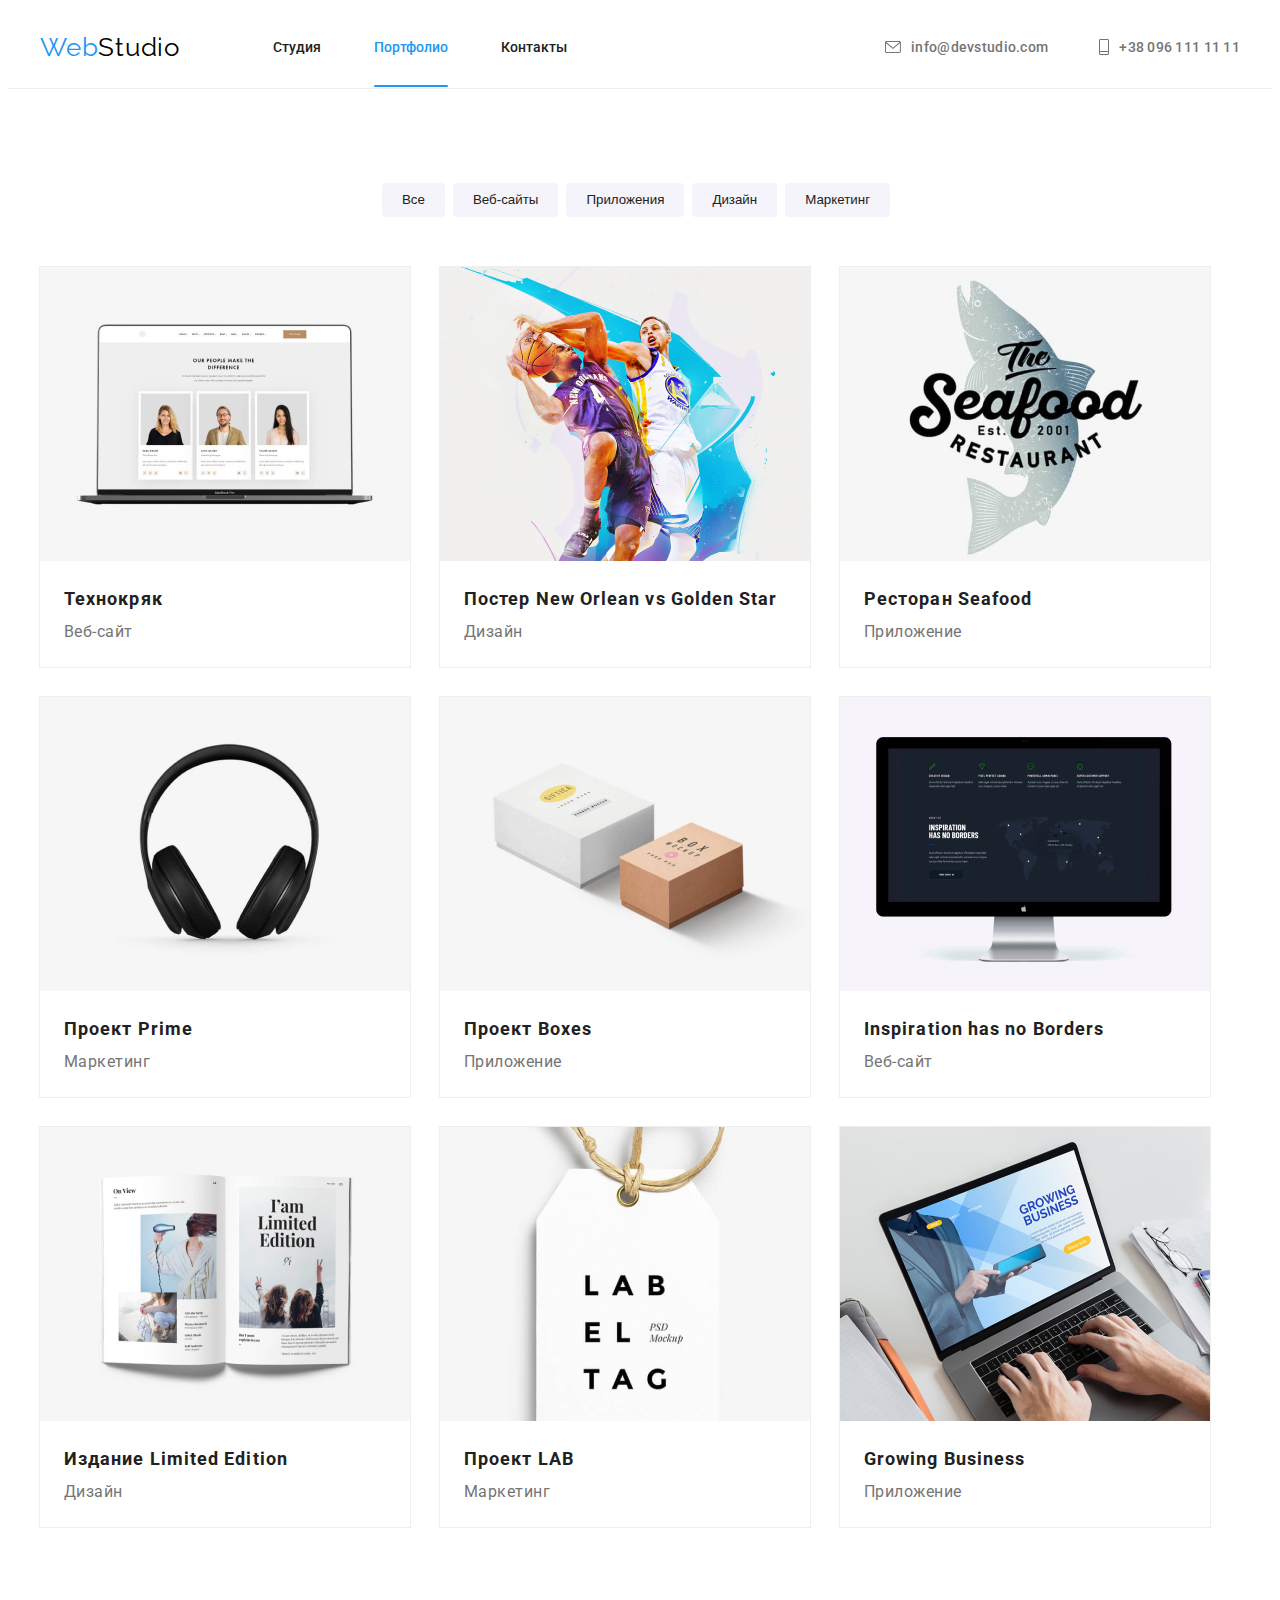
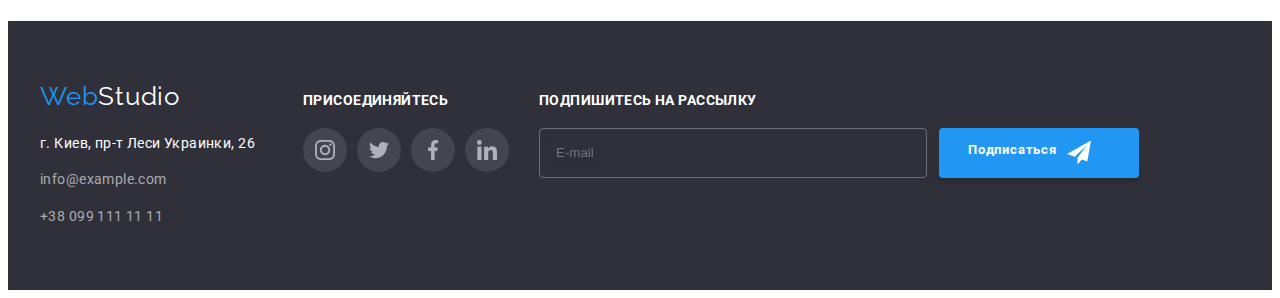
==== commit ff004fb9: "ДЗ #6" ====
--- a/portfolio.html
+++ b/portfolio.html
@@ -17,7 +17,7 @@
       integrity="sha512-ISS7cAi1PEhQ8jnbJpJZMd29NlhNj4AWYyLOSp2CE/CsHxTCu+r+t0D2yoJudVrd0/8fTVPUVDzY5Tvli75u/g=="
       crossorigin="anonymous"
     />
-    <link rel="stylesheet" href="./CSS/main.min.css" />
+    <link rel="stylesheet" href="./css/styles.css" />
   </head>
 
   <body>
--- a/css/styles.css
+++ b/css/styles.css
@@ -0,0 +1,1037 @@
+html {
+  box-sizing: border-box;
+}
+
+/* *,
+* ::before,
+* ::after {
+  text-decoration: none;
+  list-style: none;
+  box-sizing: inherit;
+} */
+
+/* *,
+* :hover,
+* :focus {
+  transition: all 250ms;
+  --timing-function: cubic-bezier(0.4, 0, 0.2, 1);
+} */
+
+:root {
+  --title-font: 'Roboto', sans-serif;
+  --text-font: 'Roboto', sans-serif;
+  --accent-color: rgb(33, 150, 243);
+  --timing-function: cubic-bezier(0.4, 0, 0.2, 1);
+}
+
+body {
+  font-family: var(--text-font);
+  color: #212121;
+}
+
+h1,
+h2,
+h3,
+h4,
+h5,
+h6,
+p {
+  margin: 0;
+}
+
+ul,
+ol {
+  padding: 0;
+  margin: 0;
+}
+
+img {
+  display: block;
+}
+
+.link {
+  text-decoration: none;
+  color: inherit;
+}
+
+.list {
+  list-style: none;
+}
+
+.logotype-svg {
+  width: 145px;
+  height: 31px;
+  margin-right: 93px;
+}
+
+.address {
+  font-style: normal;
+}
+
+.container {
+  width: 1200px;
+  padding: 0 15px;
+  margin: 0 auto;
+}
+
+.section-padding {
+  padding-top: 94px;
+  padding-bottom: 94px;
+}
+
+.visually-hidden {
+  position: absolute !important;
+  clip: rect(1px 1px 1px 1px); /* IE6, IE7 */
+  clip: rect(1px, 1px, 1px, 1px);
+  padding: 0 !important;
+  border: 0 !important;
+  height: 1px !important;
+  width: 1px !important;
+  overflow: hidden;
+}
+
+/* ===================== COMPONENTS ===================== */
+
+.img {
+  display: block;
+  max-width: 100%;
+  height: auto;
+}
+
+.section-title {
+  font-size: 36px;
+  line-height: 1.167;
+  text-align: center;
+  letter-spacing: 0.03em;
+  padding-bottom: 50px;
+}
+
+.backdrop {
+  position: fixed;
+  top: 0;
+  left: 0;
+  width: 100%;
+  height: 100%;
+  background-color: rgba(0, 0, 0, 0.2);
+  opacity: 1;
+  visibility: visible;
+  pointer-events: auto;
+  transition: all 500ms linear;
+}
+
+.is-hidden {
+  opacity: 0;
+  visibility: hidden;
+  pointer-events: none;
+}
+
+/* .backdrop.is-hidden {
+  opacity: 0;
+  visibility: hidden;
+  pointer-events: none;
+  transition: all 500ms linear 500ms;
+}
+.backdrop.is-hidden .modal {
+  transform: translate(-50%, -50%) scale(0);
+  transition: all 500ms linear 0ms;
+} */
+
+.modal {
+  position: absolute;
+  top: 50%;
+  left: 50%;
+  transform: translate(-50%, -50%) scale(1);
+  width: 528px;
+  height: 581px;
+  background-color: #fff;
+  transition: all 500ms linear 500ms;
+}
+
+.modal-form-close-icon {
+  fill: black;
+}
+
+.close-btn {
+  position: absolute;
+  top: 8px;
+  right: 8px;
+  width: 30px;
+  height: 30px;
+  background-color: #fff;
+  border: 1px solid rgba(0, 0, 0, 0.1);
+  border-radius: 50%;
+  cursor: pointer;
+}
+
+.close-btn:hover .modal-form-close-icon,
+.close-btn:focus .modal-form-close-icon {
+  fill: var(--accent-color);
+  outline: none;
+  /* border-color: var(--accent-color); */
+  transition: all 250ms;
+  --timing-function: cubic-bezier(0.4, 0, 0.2, 1);
+}
+
+.modal-form-close-icon:hover,
+.modal-form-close-icon:focus {
+  outline: none;
+  border-color: var(--accent-color);
+  transition: all 250ms;
+  --timing-function: cubic-bezier(0.4, 0, 0.2, 1);
+}
+
+.modal-form {
+  /* display: flex;
+  flex-direction: column; */
+  padding: 40px;
+}
+
+.modal-form-field {
+  font-size: 12px;
+  line-height: 1.167;
+  letter-spacing: 0.01em;
+  color: #757575;
+  cursor: pointer;
+}
+
+.modal-form-field:not(:last-child) {
+  margin-bottom: 10px;
+}
+
+.modal-form-title {
+  font-weight: bold;
+  font-size: 20px;
+  text-align: center;
+  letter-spacing: 0.03em;
+  padding-bottom: 12px;
+  display: inline-block;
+}
+
+.modal-form-input-wrapper {
+  position: relative;
+  display: block;
+  margin-top: 4px;
+  margin-bottom: 8px;
+}
+
+.modal-form-input {
+  display: block;
+  width: 100%;
+  height: 40px;
+  font-size: 14px;
+  line-height: 1.143;
+  letter-spacing: 0.01em;
+  border: 1px solid rgba(33, 33, 33, 0.2);
+  border-radius: 4px;
+  padding-left: 42px;
+  transition: border-color 250ms linear;
+  cursor: pointer;
+}
+
+.modal-form-input:focus,
+.modal-form-message:focus {
+  outline: none;
+  border-color: var(--accent-color);
+  transition: all 250ms;
+  --timing-function: cubic-bezier(0.4, 0, 0.2, 1);
+}
+
+.modal-form-icon {
+  position: absolute;
+  left: 12px;
+  top: 50%;
+  transform: translateY(-50%);
+  display: block;
+  transition: background-color 250ms linear;
+}
+
+.modal-form-input:focus + .modal-form-icon {
+  fill: var(--accent-color);
+}
+
+.modal-form-message {
+  display: block;
+  width: 100%;
+  height: 120px;
+  font-size: 12px;
+  line-height: 1.167;
+  letter-spacing: 0.01em;
+  border: 1px solid rgba(33, 33, 33, 0.2);
+  border-radius: 4px;
+  margin-top: 4px;
+  resize: none;
+  padding: 12px 16px;
+  transition: border-color 250ms linear;
+}
+
+.modal-form-message::placeholder {
+  color: rgba(117, 117, 117, 0.5);
+}
+
+.modal-form-policy-label {
+  font-size: 14px;
+  line-height: 1.714;
+  letter-spacing: 0.03em;
+  color: #757575;
+  margin-top: 30px;
+  display: inline-block;
+}
+
+.modal-form-policy-label::before {
+  display: inline-block;
+  content: '';
+  width: 16px;
+  height: 15px;
+  outline: 1px solid #212121;
+  margin-right: 8px;
+  vertical-align: middle;
+  border-radius: 2px;
+}
+
+.modal-form-policy-check:checked + .modal-form-policy-label::before {
+  outline: 0px solid var(--accent-color);
+  background-color: var(--accent-color);
+  background-image: url(../images/checked.svg);
+  background-repeat: no-repeat;
+  background-position: center;
+  border-radius: 2px;
+}
+
+.modal-form-btn {
+  min-width: 200px;
+  margin: 30px auto 0;
+  display: block;
+  border: none;
+  color: #ffffff;
+  background: #2196f3;
+  box-shadow: 0px 4px 4px rgba(0, 0, 0, 0.15);
+  border-radius: 4px;
+  cursor: pointer;
+  padding: 10px 32px;
+  font-weight: bold;
+  line-height: 1.875;
+  letter-spacing: 0.06em;
+  font-family: inherit;
+  transition: all 250ms linear;
+}
+
+.modal-form-btn:hover,
+.modal-form-btn:focus {
+  color: #ffffff;
+  background-color: var(--accent-color);
+  transition: all 250ms;
+  --timing-function: cubic-bezier(0.4, 0, 0.2, 1);
+}
+/* ===================== END COMPONENTS ===================== */
+
+/* ===================== HEADER ===================== */
+
+.header {
+  background: #ffffff;
+  margin-left: auto;
+  margin-right: auto;
+  justify-content: space-between;
+  padding-top: 24px;
+  padding-bottom: 25px;
+  border-bottom: 1px solid rgba(236, 236, 236, 1);
+}
+
+.header .container {
+  display: flex;
+  align-items: center;
+  justify-content: space-between;
+}
+
+.logotype-link {
+  font-family: Raleway;
+  font-size: 26px;
+  line-height: 1.192;
+  letter-spacing: 0.03em;
+  color: #2196f3;
+  margin-right: 93px;
+}
+
+.logotype-accent {
+  color: black;
+}
+
+.navigation {
+  display: flex;
+  align-items: center;
+}
+
+.navigation-list {
+  font-size: 14px;
+  font-weight: 500;
+  line-height: 1.143;
+  display: flex;
+  position: relative;
+}
+
+.navigation-list-item {
+  position: relative;
+}
+
+.navigation-list-item:not(:last-child) {
+  margin-right: 53px;
+}
+
+.navigation-list-link {
+  position: relative;
+}
+
+.currentLink::after {
+  content: '';
+  display: block;
+  width: 100%;
+  background-color: #2196f3;
+  position: absolute;
+  left: 0px;
+  bottom: -32px;
+  height: 2.75px;
+  background: #2196f3;
+  border-radius: 2px;
+}
+
+.navigation-list-item:hover::after,
+.navigation-list-item:focus::after {
+  display: block;
+  transition: all 250ms;
+  --timing-function: cubic-bezier(0.4, 0, 0.2, 1);
+}
+
+.currentLink {
+  color: #2196f3;
+}
+
+.navigation .link:hover,
+.navigation .link:focus {
+  color: rgb(33, 150, 243);
+  transition: all 250ms;
+  --timing-function: cubic-bezier(0.4, 0, 0.2, 1);
+}
+
+.contacts-list {
+  font-weight: 500;
+  font-size: 14px;
+  line-height: 1.143;
+  letter-spacing: 0.02em;
+  display: flex;
+  color: rgba(117, 117, 117, 1);
+}
+
+.contacts-list-item .link {
+  display: flex;
+  align-items: center;
+}
+
+.contacts-list-item:not(:last-child) {
+  margin-right: 51px;
+  margin-left: auto;
+}
+.contacts-list .link:hover,
+.contacts-list .link:focus {
+  color: #2196f3;
+  transition: all 250ms;
+  --timing-function: cubic-bezier(0.4, 0, 0.2, 1);
+}
+
+.contacts-list-icon {
+  fill: currentColor;
+  margin-right: 10px;
+}
+
+/* ===================== END HEADER ===================== */
+
+/* ===================== HERO ===================== */
+
+.hero {
+  background: #2f303a;
+  padding-top: 200px;
+  padding-bottom: 200px;
+  background-image: linear-gradient(rgba(47, 48, 58, 0.4), rgba(47, 48, 58, 0.4)), url(../images/hero/Img.jpg);
+  background-repeat: no-repeat;
+  background-size: cover;
+}
+
+.hero-main-page {
+  max-width: 696px;
+  margin: 0 auto;
+  text-align: center;
+}
+
+.hero-title {
+  font-family: Roboto;
+  font-style: normal;
+  font-weight: 900;
+  font-size: 44px;
+  line-height: 1.364;
+  text-align: center;
+  letter-spacing: 0.06em;
+  text-transform: uppercase;
+  color: #ffffff;
+  margin-bottom: 45px;
+}
+
+.hero-button-background {
+  min-width: 200px;
+  border: none;
+  color: #ffffff;
+  background: #2196f3;
+  box-shadow: 0px 4px 4px rgba(0, 0, 0, 0.15);
+  border-radius: 4px;
+  cursor: pointer;
+  padding: 10px 32px;
+  font-weight: bold;
+  line-height: 1.875;
+  letter-spacing: 0.06em;
+  font-family: inherit;
+  transition: all 250ms linear;
+}
+
+/* ===================== END HERO ===================== */
+
+/* =====================  ADVANTAGES ===================== */
+
+.advantages {
+  padding-top: 94px;
+}
+
+.advantages-list {
+  display: flex;
+  flex-wrap: wrap;
+  margin-left: -30px;
+  margin-top: -30px;
+}
+
+.advantages-list-item {
+  margin-left: 30px;
+  margin-top: 30px;
+  flex-basis: calc(100% / 4 - 30px);
+}
+
+.advantages-list-item::before {
+  content: '';
+  display: block;
+  width: 100%;
+  height: 120px;
+  background-image: url(../images/icons/for-sprite/Group.svg);
+  background-repeat: no-repeat;
+  background-position: center;
+  background-color: #f5f4fa;
+  margin-bottom: 30px;
+  border-radius: 4px;
+}
+
+.advantages-list-item:nth-child(2):before {
+  background-image: url(../images/icons/for-sprite/clock.svg);
+}
+
+.advantages-list-item:nth-child(3):before {
+  background-image: url(../images/icons/for-sprite/diagram.svg);
+}
+
+.advantages-list-item:nth-child(4):before {
+  background-image: url(../images/icons/for-sprite/astronaut.svg);
+}
+
+.advantages-list-name {
+  font-size: 14px;
+  letter-spacing: 0.03em;
+  text-transform: uppercase;
+  display: flex;
+}
+
+.advantages-list-name:not(:last-child) {
+  margin-bottom: 20px;
+}
+
+.advantages-list:not(:last-child) {
+  padding-right: 30px;
+}
+
+.advantages-item-description {
+  font-size: 14px;
+  line-height: 1.714;
+  letter-spacing: 0.03em;
+  color: #757575;
+}
+
+/* ===================== END ADVANTAGES ===================== */
+
+/* ===================== WHAT WE ARE DOING ===================== */
+
+.what-are-we-doing-list {
+  display: flex;
+}
+
+.what-are-we-doing-item {
+  position: relative;
+}
+
+.what-are-we-doing-item:not(:last-child) {
+  margin-right: 30px;
+}
+.what-we-are-doing-description {
+  font-size: 14px;
+  font-weight: bold;
+  line-height: 16px;
+  /* letter-spacing: 0.03em; */
+  text-transform: uppercase;
+  display: flex;
+  text-align: center;
+  padding: 27px 85px;
+  width: 100%;
+  background: rgba(47, 48, 58, 0.8);
+  color: #ffffff;
+  position: absolute;
+  bottom: 0%;
+  left: 0;
+}
+
+/* ===================== END WHAT WE ARE DOING ===================== */
+
+/* ===================== OUR TEAM ===================== */
+
+.our-team {
+  background-color: #f5f4fa;
+}
+
+.our-team-list {
+  display: flex;
+  margin: -15px;
+}
+
+.our-team-list-item {
+  margin: 15px;
+  background-color: white;
+  box-shadow: 0px 1px 3px rgba(0, 0, 0, 0.12), 0px 1px 1px rgba(0, 0, 0, 0.14), 0px 2px 1px rgba(0, 0, 0, 0.2);
+  border-radius: 0px 0px 4px 4px;
+}
+
+/* .our-team-list-img {
+  margin-bottom: 30px;
+} */
+
+.our-team-list-name {
+  font-size: 16px;
+  line-height: 1.188;
+  letter-spacing: 0.03em;
+  margin-bottom: 10px;
+}
+
+.our-team-list-description {
+  font-size: 16px;
+  line-height: 1.188;
+  text-align: center;
+  letter-spacing: 0.03em;
+  color: #757575;
+  margin-bottom: 30px;
+}
+
+.social-list {
+  display: flex;
+}
+
+.social-list-link {
+  display: flex;
+  justify-content: center;
+  align-items: center;
+  width: 44px;
+  height: 44px;
+  background-color: rgba(255, 255, 255, 0.1);
+  border-radius: 50%;
+}
+
+.social-list-link:hover,
+.social-list-link:focus {
+  background-color: #2196f3;
+  transition: all 250ms;
+  --timing-function: cubic-bezier(0.4, 0, 0.2, 1);
+}
+
+.social-list-link:hover .social-list-icon,
+.social-list-link:focus .social-list-icon {
+  fill: white;
+  transition: all 250ms;
+  --timing-function: cubic-bezier(0.4, 0, 0.2, 1);
+}
+
+.social-list-item:not(:last-child) {
+  margin-right: 10px;
+}
+
+.social-list-icon {
+  width: 20px;
+  height: 20px;
+  fill: #afb1b8;
+}
+
+.our-team-content-wrapper {
+  padding-top: 30px;
+  padding-left: 32px;
+  padding-right: 32px;
+  padding-bottom: 30px;
+  text-align: center;
+}
+
+/* ===================== END OUR TEAM ===================== */
+
+/* ===================== REGULAR CUSTOMERS ===================== */
+
+.regular-customers-list {
+  display: flex;
+  /* margin-left: 30px;
+  margin-top: 30px; */
+}
+
+.regular-customers-link {
+  display: flex;
+  justify-content: center;
+  align-items: center;
+  width: 44px;
+  height: 44px;
+  border-radius: 50%;
+  border: 1px solid rgba(175, 177, 184, 1);
+}
+
+.regular-customers-item {
+  flex-basis: calc(100% / 6);
+  /* border: 1px solid rgba(175, 177, 184, 1);
+  border-radius: 4px;
+  cursor: pointer;
+  padding: 10px 32px;
+  display: flex;
+  justify-content: center;
+  align-items: center;
+  color: rgba(175, 177, 184, 1); */
+}
+
+.regular-customers-item:not(:first-child) {
+  margin-left: 30px;
+}
+
+.regular-customers-list-link.link {
+  border: 1px solid rgba(175, 177, 184, 1);
+  border-radius: 4px;
+  cursor: pointer;
+  /* padding: 10px 32px; */
+  height: 90px;
+  display: flex;
+  justify-content: center;
+  align-items: center;
+  color: rgba(175, 177, 184, 1);
+}
+
+.regular-customers-list-link:hover,
+.regular-customers-list-link:focus {
+  border-color: #2196f3;
+  transition: all 250ms;
+  --timing-function: cubic-bezier(0.4, 0, 0.2, 1);
+}
+
+.regular-customers-list-link:hover .regular-customers-icon,
+.regular-customers-list-link:focus .regular-customers-icon {
+  fill: #2196f3;
+  transition: all 250ms;
+  --timing-function: cubic-bezier(0.4, 0, 0.2, 1);
+}
+
+.regular-customers-icon {
+  fill: grey;
+}
+
+.regular-customers-list-item::before {
+  content: '';
+  display: block;
+  width: 100%;
+  height: 120px;
+  background-repeat: no-repeat;
+  background-position: center;
+  background-color: #f5f4fa;
+  margin-bottom: 30px;
+}
+
+.regular-customers-list-name {
+  font-size: 14px;
+  letter-spacing: 0.03em;
+  text-transform: uppercase;
+  display: flex;
+}
+
+.regular-customers-list-name:not(:last-child) {
+  margin-bottom: 20px;
+}
+
+.regular-customers-list-item {
+  padding-right: 30px;
+}
+
+.regular-customers-item-description {
+  font-size: 14px;
+  line-height: 1.714;
+  letter-spacing: 0.03em;
+  color: #757575;
+}
+/* ===================== END REGULAR CUSTOMERS ===================== */
+
+/* ===================== FOOTER ===================== */
+
+.footer {
+  background: #2f303a;
+  padding-top: 60px;
+  padding-bottom: 60px;
+  display: flex;
+  align-items: center;
+}
+
+.footer .container {
+  display: flex;
+  align-items: baseline;
+}
+
+.footer-address-container {
+  /* width: 270px; */
+  width: calc((50%-45px) / 2);
+  margin-right: 30px;
+}
+
+.logo-footer-accent {
+  color: #ffffff;
+}
+.footer-address-item {
+  font-family: Roboto;
+  font-style: normal;
+  font-weight: normal;
+  font-size: 14px;
+  line-height: 1.714;
+  letter-spacing: 0.03em;
+  color: #ffffff;
+  text-decoration: none;
+}
+
+.footer-address-item:not(:last-child) {
+  margin-bottom: 9px;
+}
+
+.footer-address-list {
+  margin-top: 20px;
+}
+
+.footer-address {
+  text-decoration: none;
+}
+
+.footer-contacts {
+  font-style: normal;
+  font-size: 14px;
+  line-height: 2;
+  letter-spacing: 0.03em;
+  color: rgba(255, 255, 255, 0.6);
+  text-decoration: none;
+}
+
+.social-list-footer {
+  /* display: flex;
+  justify-content: center; */
+  width: calc((50%-45px) / 2);
+  margin-right: 30px;
+}
+
+.social-list-icon-footer {
+  width: 20px;
+  height: 20px;
+  fill: white;
+}
+
+.social-list-footer-title {
+  font-size: 14px;
+  line-height: 1.143;
+  letter-spacing: 0.03em;
+  text-transform: uppercase;
+  color: #ffffff;
+  padding-bottom: 20px;
+}
+
+.footer-contact-form-message {
+  display: block;
+  width: 100%;
+  height: 50px;
+  font-size: 16px;
+  line-height: 1.25;
+  letter-spacing: 0.03em;
+  color: rgba(255, 255, 255, 0.6);
+  border: 1px solid rgba(33, 33, 33, 0.2);
+  border-radius: 4px;
+  margin-top: 4px;
+  resize: none;
+  padding: 12px 16px;
+  background-color: none;
+  transition: border-color 250ms linear;
+  border: 1px solid rgba(255, 255, 255, 0.3);
+  box-sizing: border-box;
+  filter: drop-shadow(0px 4px 4px rgba(0, 0, 0, 0.15));
+  border-radius: 4px;
+}
+
+.subscribition-form {
+  display: flex;
+}
+
+.subscribition-form-section {
+  width: 270px;
+  width: 50%;
+}
+
+.subscribition-form-input {
+  width: 100%;
+  height: 50px;
+  border: 1px solid rgba(255, 255, 255, 0.3);
+  box-sizing: border-box;
+  filter: drop-shadow(0px 4px 4px rgba(0, 0, 0, 0.15));
+  border-radius: 4px;
+  background: transparent;
+  padding-left: 16px;
+  color: #ffffff;
+}
+
+.subscribition-form-message::placeholder {
+  font-weight: normal;
+  font-size: 16px;
+  line-height: 1.25;
+  display: flex;
+  align-items: center;
+  letter-spacing: 0.03em;
+  color: rgba(255, 255, 255, 0.6);
+}
+
+.subscribition-button {
+  display: inline-flex;
+  min-width: 200px;
+  border: none;
+  color: #ffffff;
+  background: #2196f3;
+  box-shadow: 0px 4px 4px rgba(0, 0, 0, 0.15);
+  border-radius: 4px;
+  cursor: pointer;
+  padding-left: 29px;
+  padding-top: 10px;
+  padding-bottom: 10px;
+  font-weight: bold;
+  line-height: 1.875;
+  letter-spacing: 0.06em;
+  font-family: inherit;
+  transition: all 250ms linear;
+  margin-left: 12px;
+  fill: white;
+}
+
+.subscribition-form-icon {
+  margin-left: 10px;
+  transform: translateY(10%);
+}
+
+/* =====================END FOOTER ===================== */
+
+/* ===================== PORTFOLIO ===================== */
+
+.hero-button-portfolio {
+  display: flex;
+  justify-content: center;
+  margin-bottom: 50px;
+}
+
+.portfolio-list {
+  display: flex;
+  margin: -15px;
+  flex-wrap: wrap;
+}
+
+.portfolio-list-item {
+  margin: 14px;
+  background: #ffffff;
+  border: 1px solid #eeeeee;
+  box-sizing: border-box;
+}
+
+.portfolio-list-item:hover,
+.portfolio-list-item:focus {
+  box-shadow: 0px 1px 1px rgba(0, 0, 0, 0.12), 0px 4px 4px rgba(0, 0, 0, 0.06), 1px 4px 6px rgba(0, 0, 0, 0.16);
+  transition: all 250ms;
+  --timing-function: cubic-bezier(0.4, 0, 0.2, 1);
+}
+
+.portfolio-item-wrap {
+  position: relative;
+  overflow: hidden;
+}
+
+/* .portfolio-list-img {
+  margin-bottom: 30px;
+} */
+
+.portfolio-list-content {
+  position: absolute;
+  top: 0px;
+  left: 0px;
+  right: 0px;
+  bottom: 0px;
+  background-color: rgba(33, 150, 243, 0.9);
+  padding: 63px 24px;
+  font-weight: 400;
+  font-size: 18px;
+  line-height: 1.556;
+  letter-spacing: 0.03em;
+  color: rgba(255, 255, 255, 1);
+  opacity: 0;
+  transform: translateY(100%);
+}
+
+.portfolio-item-link:hover .portfolio-list-content,
+.portfolio-item-link:focus .portfolio-list-content {
+  opacity: 1;
+  transform: translateY(0%);
+  transition: all 250ms;
+  --timing-function: cubic-bezier(0.4, 0, 0.2, 1);
+}
+
+.portfolio-list-container {
+  padding: 20px 24px 20px 24px;
+}
+
+.portfolio-list-name {
+  font-size: 18px;
+  line-height: 2;
+  letter-spacing: 0.06em;
+  color: #212121;
+}
+
+.portfolio-item-description {
+  font-size: 16px;
+  line-height: 1.875;
+  letter-spacing: 0.03em;
+  color: #757575;
+}
+
+.hero-button-portfolio .link {
+  /* min-width: 128px;
+  height: 38px; */
+  background: #f5f4fa;
+  /* background: #2196f3; */
+  border-radius: 4px;
+  cursor: pointer;
+  margin-right: 8px;
+  border: none;
+  padding: 6px 20px;
+  line-height: 1.62;
+  font-weight: 500;
+}
+
+.hero-button-portfolio .link:hover,
+.hero-button-portfolio .link:focus {
+  background-color: var(--accent-color);
+  box-shadow: 0px 4px 4px rgba(0, 0, 0, 0.15);
+  color: #ffffff;
+  transition: all 250ms;
+  --timing-function: cubic-bezier(0.4, 0, 0.2, 1);
+}
